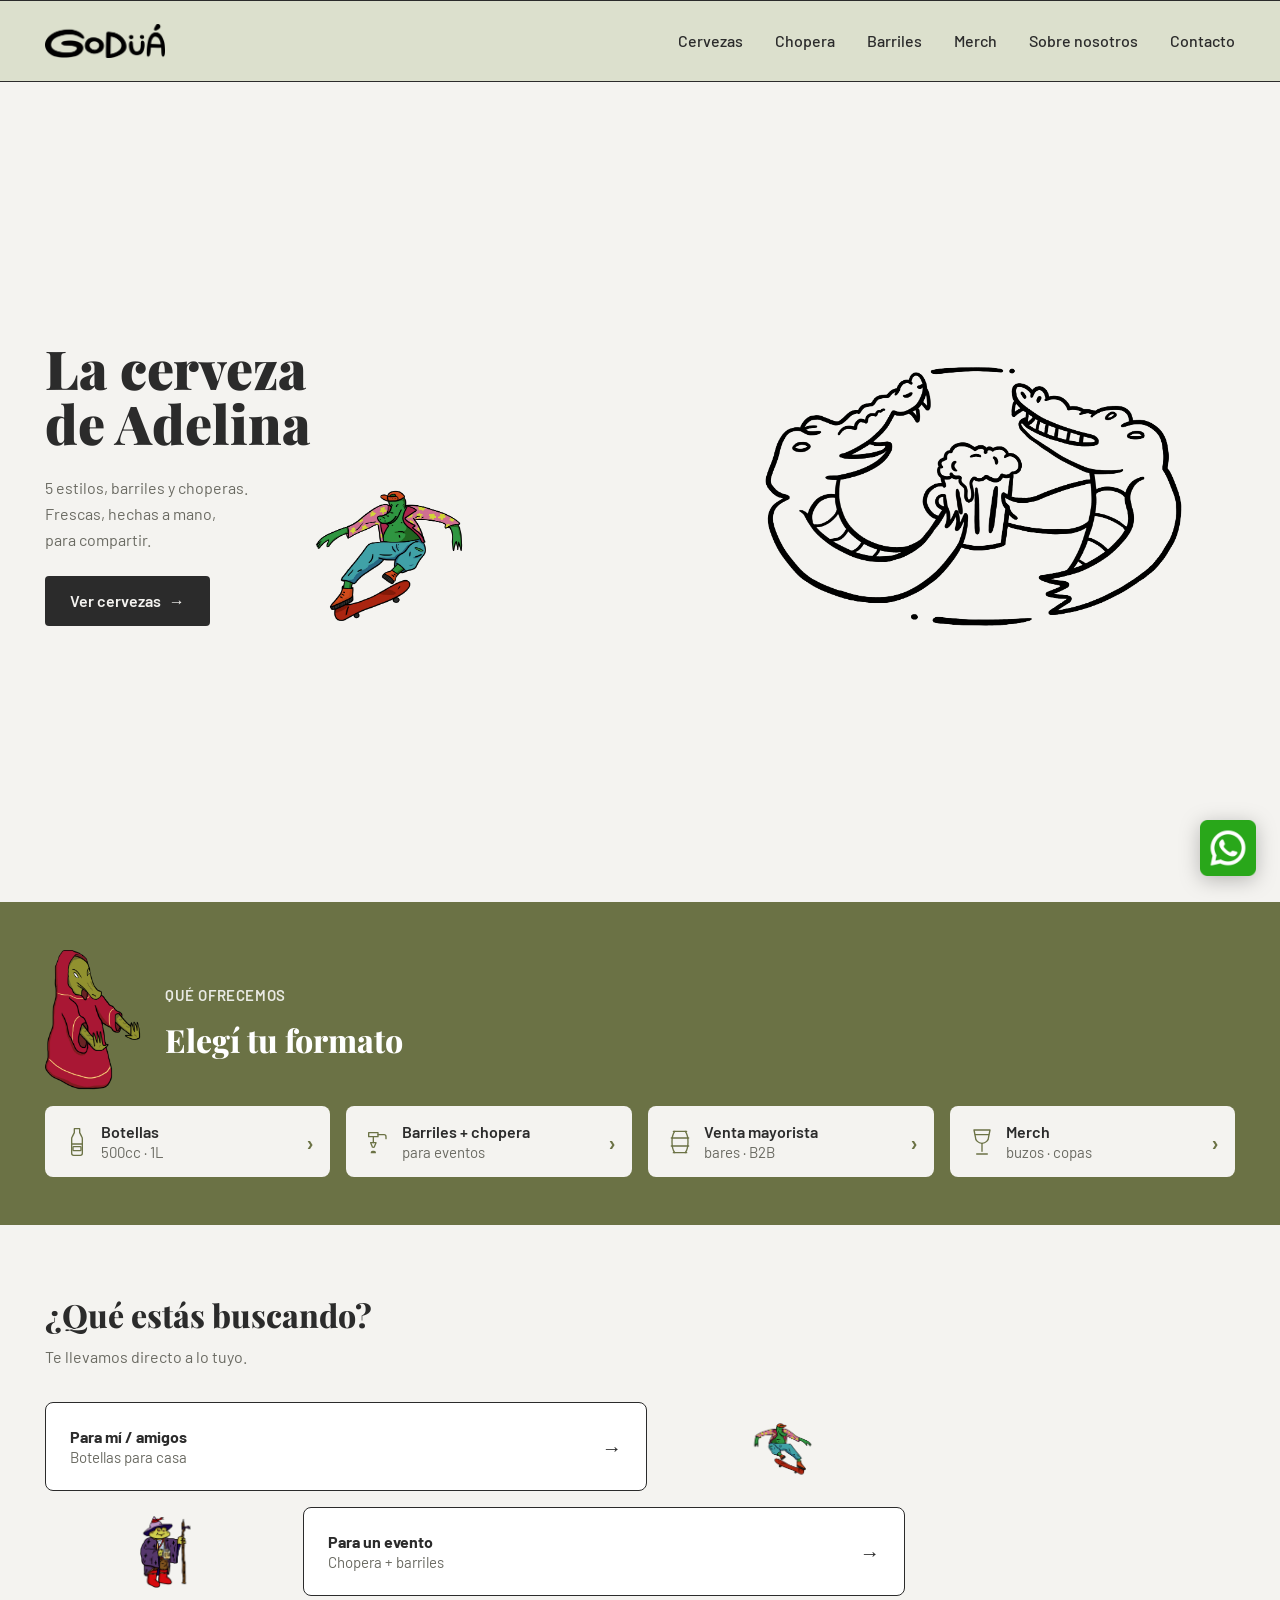
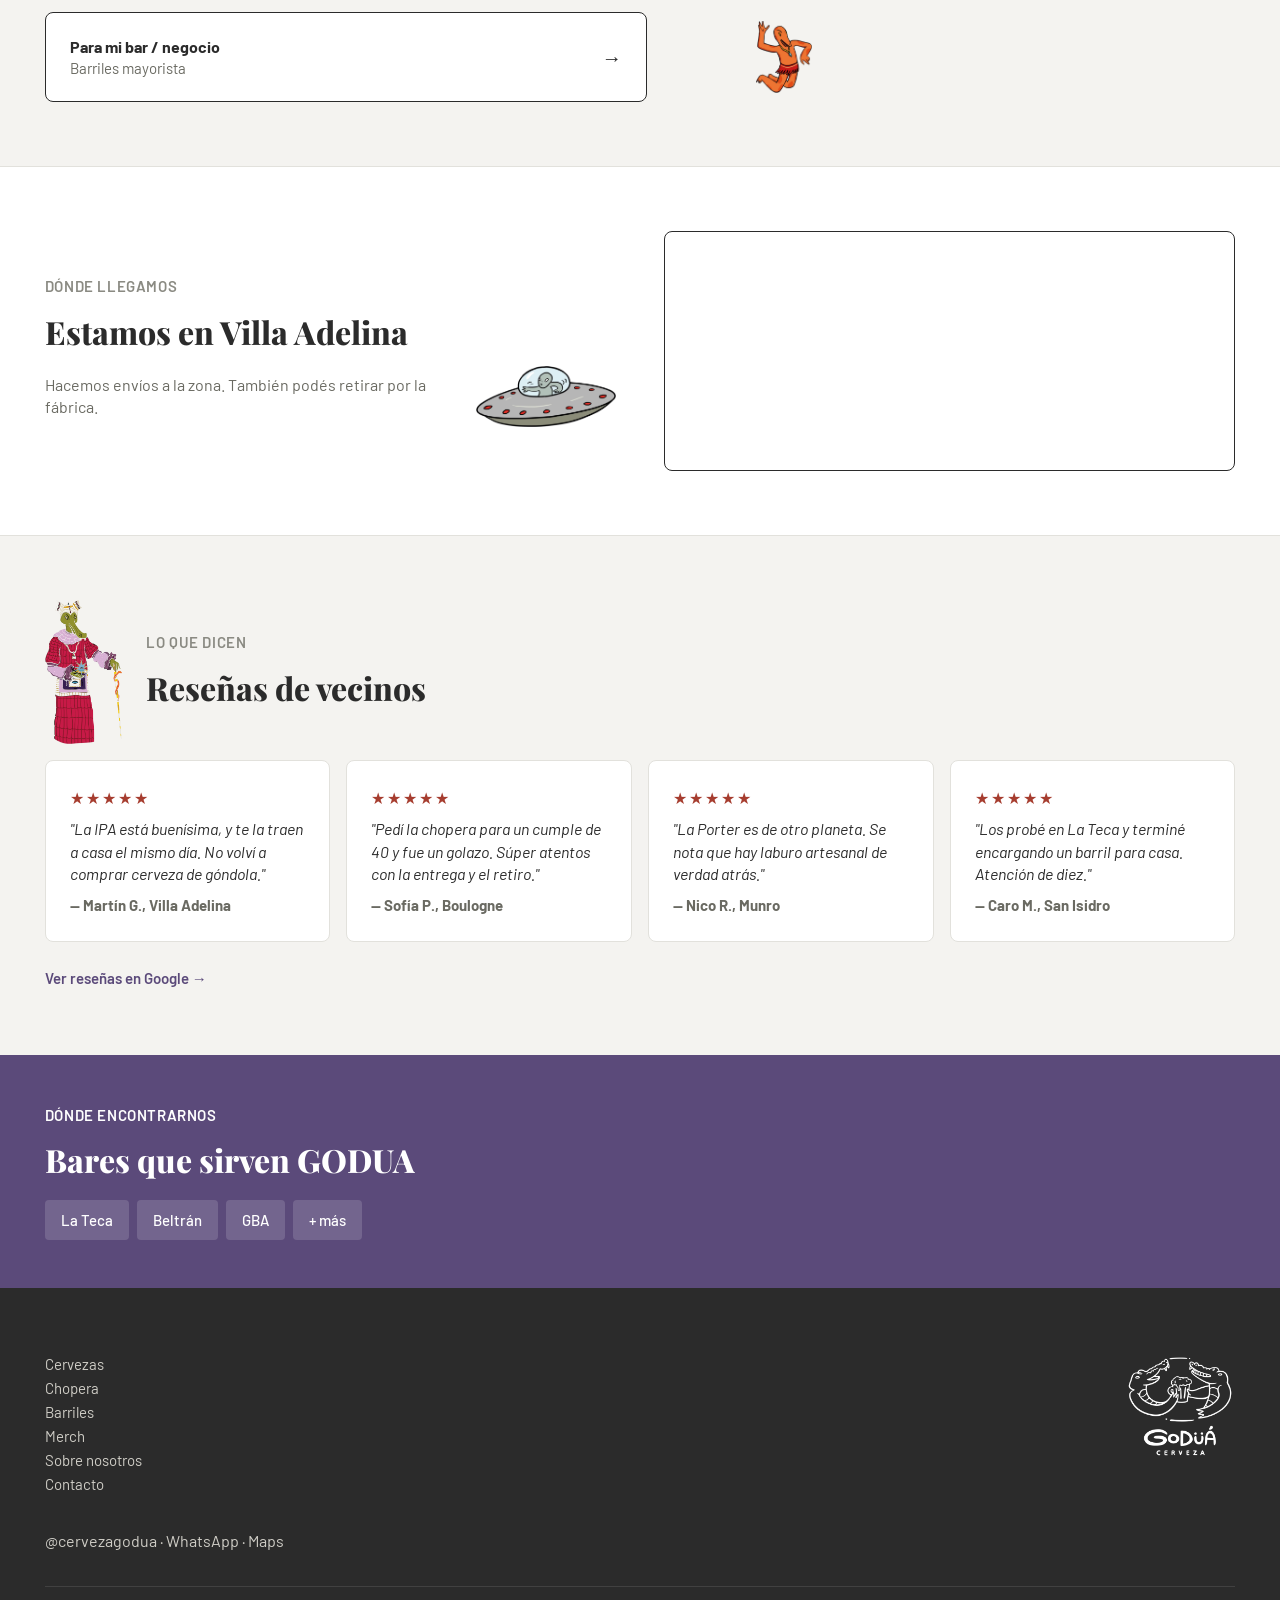
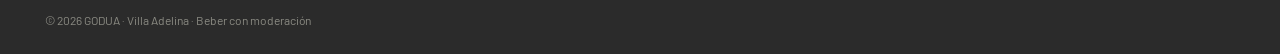
==== index.html @ 5a6f9663 "Prepare site for Netlify deployment" ====
<!DOCTYPE html>
<html lang="es">
<head>
  <meta charset="UTF-8">
  <meta name="viewport" content="width=device-width, initial-scale=1.0">
  <meta name="description" content="GODUA — Cerveza artesanal de Villa Adelina. 5 estilos, barriles y choperas. Frescas, hechas a mano, para compartir.">
  <title>GODUA · Cerveza artesanal de Villa Adelina</title>

  <!-- Favicon (ícono de la pestaña) -->
  <link rel="icon" href="assets/favicon/favicon.ico" sizes="any">
  <link rel="icon" type="image/png" sizes="32x32" href="assets/favicon/favicon-32x32.png">
  <link rel="icon" type="image/png" sizes="16x16" href="assets/favicon/favicon-16x16.png">
  <link rel="apple-touch-icon" href="assets/favicon/apple-touch-icon.png">

  <link rel="preconnect" href="https://fonts.googleapis.com">
  <link rel="preconnect" href="https://fonts.gstatic.com" crossorigin>
  <link href="https://fonts.googleapis.com/css2?family=Playfair+Display:wght@700;800;900&family=Barlow:wght@400;500;600;700&display=swap" rel="stylesheet">

  <link rel="stylesheet" href="css/variables.css">
  <link rel="stylesheet" href="css/reset.css">
  <link rel="stylesheet" href="css/components/navbar.css?v=12">
  <link rel="stylesheet" href="css/components/button.css">
  <link rel="stylesheet" href="css/components/footer.css">
  <link rel="stylesheet" href="css/components/animations.css?v=12">
  <link rel="stylesheet" href="css/pages/inicio.css">
</head>
<body class="home">

  <!-- ============================================
       NAVBAR
       ============================================ -->
  <header>
    <nav class="navbar" aria-label="Navegación principal">
      <div class="navbar__inner">
        <a class="navbar__logo" href="index.html" aria-label="GODUA — Inicio">
          <img src="assets/logos/GODUA-solo-web.png" alt="GODUA" width="1000" height="283" decoding="async">
        </a>

        <input type="checkbox" id="nav-toggle" class="navbar__toggle-input">
        <ul class="navbar__links">
          <li><a class="navbar__link" href="cervezas.html">Cervezas</a></li>
          <li><a class="navbar__link" href="chopera.html">Chopera</a></li>
          <li><a class="navbar__link" href="barriles.html">Barriles</a></li>
          <li><a class="navbar__link" href="merch.html">Merch</a></li>
          <li><a class="navbar__link" href="sobre-nosotros.html">Sobre nosotros</a></li>
          <li><a class="navbar__link" href="contacto.html">Contacto</a></li>
        </ul>

        <div class="navbar__actions">
          <a class="navbar__whatsapp"
             href="https://wa.me/5491168482209?text=Hola%20GODUA%2C%20quiero%20consultar"
             target="_blank" rel="noopener noreferrer"
             aria-label="Escribinos por WhatsApp">
            <img src="assets/iconos/whatsapp.png" alt="WhatsApp" width="512" height="512" decoding="async">
          </a>
          <label for="nav-toggle" class="navbar__toggle" aria-label="Abrir menú">
            <span></span><span></span><span></span>
          </label>
        </div>
      </div>
    </nav>
  </header>

  <main>

    <!-- ============================================
         0+1 · ZONA SUPERIOR
         .home-top no tiene estilos en mobile (apila igual que antes).
         En desktop (>=1024px) arma 2 columnas: logo izq / hero der.
         ============================================ -->
    <div class="home-top">

    <!-- ============================================
         0 · LOGO PRINCIPAL (banner full-width)
         ============================================ -->
    <div class="home-logo-banner anim-fade">
      <img src="assets/logos/logo-solo-imagen.webp" alt="GODUA — reptiles brindando" width="2941" height="2069" decoding="async" fetchpriority="high">
    </div>

    <!-- ============================================
         1 · HERO
         ============================================ -->
    <section class="home-hero" aria-labelledby="hero-title">
      <div class="home-wrap home-hero__inner">
        <!-- Título -->
        <h1 class="home-hero__title anim-up anim-d1" id="hero-title">La cerveza <br class="br-desktop">de Adelina</h1>

        <!-- Dos columnas: izq (subtítulo + botón) · der (ilustración centrada) -->
        <div class="home-hero__bottom">
          <div class="home-hero__col anim-up anim-d2">
            <p class="home-hero__subtitle">5 estilos, barriles y choperas. <br class="br-desktop">Frescas, hechas a mano, <br class="br-desktop">para compartir.</p>
            <a class="btn btn--primary" href="cervezas.html">Ver cervezas <span class="btn__arrow">→</span></a>
          </div>
          <img class="home-hero__illus anim-up-flip anim-d3"
               src="assets/ilustraciones/reptil-hero.webp"
               alt="Reptil en patineta, la mascota de GODUA"
               width="5616" height="5726" decoding="async">
        </div>
      </div>
    </section>

    </div><!-- /.home-top -->


    <!-- ============================================
         2 · DESTACADO — bloque oliva, grilla 2x2
         ============================================ -->
    <section class="home-band home-band--olive" aria-labelledby="oferta-title">
      <div class="home-wrap">
        <!-- Header en 2 columnas: ilustración (izq) + título (der) -->
        <div class="home-band__head" data-reveal>
          <img loading="lazy" decoding="async" class="home-band__illus"
               src="assets/ilustraciones/que-ofrecemos.webp"
               alt="Reptil con túnica, la mascota de GODUA"
               width="1353" height="1968">
          <div class="home-band__heading">
            <p class="home-band__kicker">QUÉ OFRECEMOS</p>
            <h2 id="oferta-title" class="home-band__title">Elegí tu formato</h2>
          </div>
        </div>
        <div class="home-cats" data-reveal-group>
          <a class="home-cat" href="cervezas.html" data-reveal>
            <span class="home-cat__body">
              <svg class="home-cat__icon" viewBox="0 0 48 48" fill="none" stroke="currentColor" stroke-width="2" stroke-linecap="round" stroke-linejoin="round" aria-hidden="true"><path d="M20 4h8v6l3 6a6 6 0 0 1 1 3v22a3 3 0 0 1-3 3H19a3 3 0 0 1-3-3V19a6 6 0 0 1 1-3l3-6V4Z"/><line x1="16" y1="27" x2="32" y2="27"/><rect x="18" y="31" width="12" height="6" rx="1"/></svg>
              <span class="home-cat__text">Botellas <span class="home-cat__sub">500cc · 1L</span></span>
            </span>
            <span class="home-cat__arrow" aria-hidden="true">›</span>
          </a>
          <a class="home-cat" href="chopera.html" data-reveal>
            <span class="home-cat__body">
              <svg class="home-cat__icon" viewBox="0 0 48 48" fill="none" stroke="currentColor" stroke-width="2" stroke-linecap="round" stroke-linejoin="round" aria-hidden="true"><path d="M10 10h14v6H10z"/><path d="M24 13h9a3 3 0 0 1 3 3v3"/><path d="M17 16v9"/><path d="M13 25h8l-2 5a2 2 0 0 1-4 0l-2-5Z"/><path d="M20 40h-6a2 2 0 0 1 2-2h2a2 2 0 0 1 2 2Z"/></svg>
              <span class="home-cat__text">Barriles + chopera <span class="home-cat__sub">para eventos</span></span>
            </span>
            <span class="home-cat__arrow" aria-hidden="true">›</span>
          </a>
          <a class="home-cat" href="barriles.html" data-reveal>
            <span class="home-cat__body">
              <svg class="home-cat__icon" viewBox="0 0 48 48" fill="none" stroke="currentColor" stroke-width="2" stroke-linecap="round" stroke-linejoin="round" aria-hidden="true"><path d="M14 8h20M14 40h20"/><path d="M16 8c-3 4-4 9-4 16s1 12 4 16M32 8c3 4 4 9 4 16s-1 12-4 16"/><path d="M11 18h26M11 30h26"/></svg>
              <span class="home-cat__text">Venta mayorista <span class="home-cat__sub">bares · B2B</span></span>
            </span>
            <span class="home-cat__arrow" aria-hidden="true">›</span>
          </a>
          <a class="home-cat" href="merch.html" data-reveal>
            <span class="home-cat__body">
              <svg class="home-cat__icon" viewBox="0 0 48 48" fill="none" stroke="currentColor" stroke-width="2" stroke-linecap="round" stroke-linejoin="round" aria-hidden="true"><path d="M12 6h24l-2 10a10 10 0 0 1-20 0L12 6Z"/><line x1="14" y1="13" x2="34" y2="13"/><line x1="24" y1="26" x2="24" y2="38"/><line x1="16" y1="42" x2="32" y2="42"/></svg>
              <span class="home-cat__text">Merch <span class="home-cat__sub">buzos · copas</span></span>
            </span>
            <span class="home-cat__arrow" aria-hidden="true">›</span>
          </a>
        </div>
      </div>
    </section>


    <!-- ============================================
         3 · PARA QUIÉNES — "¿Qué estás buscando?"
         3 cards en lenguaje de usuario (los 3 perfiles).
         ============================================ -->
    <section class="home-seek" aria-labelledby="seek-title">
      <div class="home-wrap">
        <h2 id="seek-title" class="home-seek__title" data-reveal>¿Qué estás buscando?</h2>
        <p class="home-seek__lead" data-reveal>Te llevamos directo a lo tuyo.</p>

        <div class="home-seek__list">
          <div class="home-seek__row">
            <a class="home-seek__card" href="cervezas.html" data-reveal="left">
              <span class="home-seek__text">
                <span class="home-seek__name">Para mí / amigos</span>
                <span class="home-seek__sub">Botellas para casa</span>
              </span>
              <span class="home-seek__arrow" aria-hidden="true">→</span>
            </a>
            <img loading="lazy" decoding="async" class="home-seek__illus" src="assets/ilustraciones/reptil-hero.webp" alt="" aria-hidden="true" data-reveal="right" width="5616" height="5726">
          </div>
          <div class="home-seek__row home-seek__row--reverse">
            <a class="home-seek__card" href="chopera.html" data-reveal="right">
              <span class="home-seek__text">
                <span class="home-seek__name">Para un evento</span>
                <span class="home-seek__sub">Chopera + barriles</span>
              </span>
              <span class="home-seek__arrow" aria-hidden="true">→</span>
            </a>
            <img loading="lazy" decoding="async" class="home-seek__illus" src="assets/ilustraciones/buscando-2.webp" alt="" aria-hidden="true" data-reveal="left" width="859" height="1209">
          </div>
          <div class="home-seek__row">
            <a class="home-seek__card" href="barriles.html" data-reveal="left">
              <span class="home-seek__text">
                <span class="home-seek__name">Para mi bar / negocio</span>
                <span class="home-seek__sub">Barriles mayorista</span>
              </span>
              <span class="home-seek__arrow" aria-hidden="true">→</span>
            </a>
            <img loading="lazy" decoding="async" class="home-seek__illus" src="assets/ilustraciones/buscando-3.webp" alt="" aria-hidden="true" data-reveal="right" width="1202" height="1557">
          </div>
        </div>
      </div>
    </section>


    <!-- ============================================
         4 · ÁREA DE COBERTURA — Villa Adelina + mapa
         ============================================ -->
    <section class="home-coverage" aria-labelledby="coverage-title">
      <div class="home-wrap home-coverage__inner">
        <div class="home-coverage__text" data-reveal>
          <p class="home-coverage__kicker">DÓNDE LLEGAMOS</p>
          <h2 id="coverage-title" class="home-coverage__title">Estamos en Villa Adelina</h2>
          <div class="home-coverage__leadrow">
            <p class="home-coverage__lead">Hacemos envíos a la zona. También podés retirar por la fábrica.</p>
            <img loading="lazy" decoding="async" class="home-coverage__illus" src="assets/ilustraciones/home-coverage.webp" alt="" aria-hidden="true" width="3947" height="1717">
          </div>
        </div>
        <!-- Mapa embebido (Google Maps) -->
        <div class="home-coverage__map" data-reveal>
          <iframe src="https://www.google.com/maps/embed?pb=!1m18!1m12!1m3!1d13150.7!2d-58.54383877247635!3d-34.510969186158526!2m3!1f0!2f0!3f0!3m2!1i1024!2i768!4f13.1!3m3!1m2!1s0x95bcb1006eed135f%3A0x55929b17dc928e49!2sCerveza%20artesanal%20God%C5%AB%C3%81!5e0!3m2!1ses!2sar!4v1783293811460!5m2!1ses!2sar" title="Ubicación de GODUA en Villa Adelina — Google Maps" style="border:0;" allowfullscreen loading="lazy" referrerpolicy="strict-origin-when-cross-origin"></iframe>
        </div>
      </div>
    </section>


    <!-- ============================================
         5 · TESTIMONIALS — carrusel de reseñas
         ⚠ Reseñas provisorias (inventadas): reemplazar por
         reseñas reales de Google cuando el perfil las tenga.
         ============================================ -->
    <section class="home-reviews" aria-labelledby="reviews-title">
      <div class="home-wrap">
        <div class="home-reviews__head" data-reveal>
          <img loading="lazy" decoding="async" class="home-reviews__illus" src="assets/ilustraciones/resenas.webp" alt="" aria-hidden="true" width="2171" height="4033">
          <div class="home-reviews__heading">
            <p class="home-reviews__kicker">LO QUE DICEN</p>
            <h2 id="reviews-title" class="home-reviews__title">Reseñas de vecinos</h2>
          </div>
        </div>

        <div class="home-reviews__track" data-reveal-group tabindex="0" aria-label="Reseñas (deslizá para ver más)">
          <article class="home-review" data-reveal="pop">
            <div class="home-review__stars" aria-label="5 de 5 estrellas">★★★★★</div>
            <p class="home-review__text">"La IPA está buenísima, y te la traen a casa el mismo día. No volví a comprar cerveza de góndola."</p>
            <p class="home-review__author">— Martín G., Villa Adelina</p>
          </article>
          <article class="home-review" data-reveal="pop">
            <div class="home-review__stars" aria-label="5 de 5 estrellas">★★★★★</div>
            <p class="home-review__text">"Pedí la chopera para un cumple de 40 y fue un golazo. Súper atentos con la entrega y el retiro."</p>
            <p class="home-review__author">— Sofía P., Boulogne</p>
          </article>
          <article class="home-review" data-reveal="pop">
            <div class="home-review__stars" aria-label="5 de 5 estrellas">★★★★★</div>
            <p class="home-review__text">"La Porter es de otro planeta. Se nota que hay laburo artesanal de verdad atrás."</p>
            <p class="home-review__author">— Nico R., Munro</p>
          </article>
          <article class="home-review" data-reveal="pop">
            <div class="home-review__stars" aria-label="5 de 5 estrellas">★★★★★</div>
            <p class="home-review__text">"Los probé en La Teca y terminé encargando un barril para casa. Atención de diez."</p>
            <p class="home-review__author">— Caro M., San Isidro</p>
          </article>
        </div>
        <p class="home-reviews__note">↔ Deslizá para ver más</p>
        <a class="home-reviews__google" href="https://www.google.com/maps/search/?api=1&query=Cerveza%20artesanal%20God%C5%AB%C3%81%20Villa%20Adelina" target="_blank" rel="noopener noreferrer" data-reveal>Ver reseñas en Google →</a>
      </div>
    </section>


    <!-- ============================================
         6 · DÓNDE ENCONTRARNOS — bloque berenjena, bares
         ============================================ -->
    <section class="home-band home-band--eggplant" aria-labelledby="bares-title">
      <div class="home-wrap">
        <p class="home-band__kicker" data-reveal>DÓNDE ENCONTRARNOS</p>
        <h2 id="bares-title" class="home-band__title" data-reveal>Bares que sirven GODUA</h2>
        <div class="home-bars" data-reveal-group>
          <span class="home-bar" data-reveal="pop">La Teca</span>
          <span class="home-bar" data-reveal="pop">Beltrán</span>
          <span class="home-bar" data-reveal="pop">GBA</span>
          <span class="home-bar" data-reveal="pop">+ más</span>
        </div>
      </div>
    </section>

    <!-- (Las próximas secciones se agregan acá, una por una) -->

  </main>

  <!-- ============================================
       FOOTER
       ============================================ -->
  <footer class="footer">
    <div class="footer__inner">
      <div class="footer__top">
        <nav class="footer__nav" aria-label="Navegación del pie">
          <a class="footer__link" href="cervezas.html">Cervezas</a>
          <a class="footer__link" href="chopera.html">Chopera</a>
          <a class="footer__link" href="barriles.html">Barriles</a>
          <a class="footer__link" href="merch.html">Merch</a>
          <a class="footer__link" href="sobre-nosotros.html">Sobre nosotros</a>
          <a class="footer__link" href="contacto.html">Contacto</a>
        </nav>
        <a class="footer__logo" href="index.html" aria-label="GODUA — Inicio">
          <img src="assets/logos/godua-completo-blanco.webp" alt="GODUA Cerveza" width="800" height="800" loading="lazy" decoding="async">
        </a>
      </div>

      <div class="footer__social">
        <a href="https://instagram.com/cervezagodua" target="_blank" rel="noopener noreferrer">@cervezagodua</a>
        <span class="footer__dot" aria-hidden="true">·</span>
        <a href="https://wa.me/5491168482209" target="_blank" rel="noopener noreferrer">WhatsApp</a>
        <span class="footer__dot" aria-hidden="true">·</span>
        <a href="https://www.google.com/maps/search/?api=1&query=Cerveza%20artesanal%20God%C5%AB%C3%81%20Villa%20Adelina" target="_blank" rel="noopener noreferrer">Maps</a>
      </div>

      <p class="footer__legal">© 2026 GODUA · Villa Adelina · Beber con moderación</p>
    </div>
  </footer>

  <script src="js/js-utils.js?v=12" defer></script>

  <!-- Carrusel de reseñas: activa el fade lateral SOLO mientras hay scroll -->
  <script>
    document.addEventListener('DOMContentLoaded', function () {
      var track = document.querySelector('.home-reviews__track');
      if (!track) return;

      var timeout;
      track.addEventListener('scroll', function () {
        // Al scrollear, mostramos el fade
        track.classList.add('is-scrolling');
        // Y lo quitamos cuando el scroll se detiene (debounce)
        clearTimeout(timeout);
        timeout = setTimeout(function () {
          track.classList.remove('is-scrolling');
        }, 150);
      }, { passive: true });
    });
  </script>

  <!-- WhatsApp flotante (solo desktop; en mobile sigue dentro del navbar) -->
  <a class="whatsapp-fab"
     href="https://wa.me/5491168482209?text=Hola%20GODUA%2C%20quiero%20consultar"
     target="_blank" rel="noopener noreferrer"
     aria-label="Escribinos por WhatsApp">
    <img src="assets/iconos/whatsapp.png" alt="WhatsApp" width="512" height="512" decoding="async">
  </a>

</body>
</html>
---- css/variables.css ----
/* ============================================
   GODUA — Variables globales (design tokens)
   Paleta nueva: cálida de barrio, con actitud
   ============================================ */

:root {
  /* --- Colores: paleta nueva --- */
  --color-bg: #f4f3f0;             /* Off-white cálido */
  --color-text: #2b2b2b;           /* Títulos y cuerpo */
  --color-text-soft: #6a6a62;      /* Secundario */
  --color-text-muted: #8a8a82;     /* Kickers, captions */
  --color-olive: #6b7245;          /* Marca (reptil, detalles) */
  --color-eggplant: #5b4a7a;       /* Acento berenjena */
  --color-terracotta: #a63d2f;     /* Acento terracota */
  --color-whatsapp: #28a71b;       /* Verde del icono de WhatsApp (assets/iconos/whatsapp.png) */
  --color-surface: #ffffff;        /* Tarjetas */
  --color-border: #e2e1dc;         /* Bordes sutiles */
  --color-header: #dce0cd;     /* Fondo del navbar (salvia claro, se distingue del hero) */

  /* --- Colores: estados --- */
  --color-error: #d32f2f;
  --color-success: #388e3c;
  --color-info: #1976d2;

  /* --- Tipografía --- */
  --font-display: 'Playfair Display', Georgia, serif;
  --font-body: 'Barlow', -apple-system, BlinkMacSystemFont, 'Segoe UI', 'Helvetica Neue', Roboto, sans-serif;
  --font-mono: 'Monaco', 'Courier New', monospace;

  /* Escala tipográfica (mobile-first) */
  --fs-h1: 38px;
  --fs-h2: 28px;
  --fs-h3: 24px;
  --fs-body: 16px;
  --fs-small: 15px;
  --fs-caption: 12px;

  /* --- Spacing (base 8px) --- */
  --spacing-xs: 4px;
  --spacing-sm: 8px;
  --spacing-md: 16px;
  --spacing-lg: 24px;
  --spacing-xl: 32px;
  --spacing-xxl: 48px;
  --spacing-xxxl: 64px;

  /* --- Border radius --- */
  --radius-sm: 4px;
  --radius-md: 8px;
  --radius-lg: 16px;

  /* --- Sombras --- */
  --shadow-sm: 0 1px 3px rgba(0,0,0,0.12), 0 1px 2px rgba(0,0,0,0.08);
  --shadow-md: 0 3px 6px rgba(0,0,0,0.15), 0 2px 4px rgba(0,0,0,0.12);
  --shadow-lg: 0 10px 40px rgba(0,0,0,0.25), 0 0 0 1px rgba(0,0,0,0.1);

  /* --- Layout --- */
  /* Margen lateral estándar del sitio en mobile (padding lateral del header).
     Reutilizable en cualquier página y en cualquier chat del proyecto. */
  --margen-A-mobile: 20px;

  --container-max: 1100px;
  --navbar-height: 80px;
  --navbar-height-mobile: 60px;
}

/* Desktop breakpoint (1024px+) */
@media (min-width: 1024px) {
  :root {
    --fs-h1: 44px;
    --fs-h2: 32px;
    --fs-h3: 28px;

    /* Contenedor al 100% del viewport: el aire lateral NO lo da
       el contenedor sino el padding estandar de cada wrap
       (--margen-A-desktop), que crece suavemente con la pantalla. */
    --container-max: 100%;
    --margen-A-desktop: clamp(24px, 3.5vw, 64px);
  }
}
---- css/components/navbar.css ----
/* ============================================
   Componente: NAVBAR
   - Sticky arriba (queda fijo al hacer scroll).
   - Logo GODUA (izq) + links (centro) + WhatsApp (der).
   - Botón WhatsApp SIEMPRE visible, también en mobile.
   - Menú mobile con hamburguesa, sin JS (checkbox oculto).
   Mobile-first · breakpoint 1024px.
   ============================================ */

/* El sticky va en el <header> (contenedor), NO en .navbar:
   sticky solo adhiere dentro de los límites del padre, y como el
   header mide lo mismo que el navbar, ahí no tenía dónde pegarse. */
header {
  position: sticky;
  top: 0;
  z-index: 100;
}

.navbar {
  position: relative;   /* referencia para el dropdown absoluto */
  background-color: var(--color-header);
  border-top: 1px solid var(--color-text);
  border-bottom: 1px solid var(--color-text);
  /* Smart header: se esconde al scrollear hacia abajo y
     reaparece al scrollear hacia arriba (clase puesta por JS) */
  transition: transform 0.3s ease;
}
.navbar--hidden {
  transform: translateY(-100%);
}

/* Fila interna: centrada y con ancho máximo del sitio */
.navbar__inner {
  max-width: var(--container-max);
  margin: 0 auto;
  padding: 0 var(--margen-A-mobile);
  height: var(--navbar-height-mobile);
  display: flex;
  align-items: center;
  justify-content: space-between;
  gap: var(--spacing-md);
}

/* ---------- Logo (imagen) ---------- */
.navbar__logo {
  display: inline-flex;
  align-items: center;
  flex-shrink: 0;
}
.navbar__logo img {
  height: 28px;   /* controla el tamaño; el ancho se ajusta solo */
  width: auto;
  display: block;
}

/* Desktop: logo un poco más grande, acorde a la barra más alta */
@media (min-width: 1024px) {
  .navbar__logo img {
    height: 34px;
  }
}

/* ---------- Zona derecha (WhatsApp + hamburguesa) ---------- */
.navbar__actions {
  display: flex;
  align-items: center;
  gap: var(--margen-A-mobile);
}

/* Enlace WhatsApp: es el icono completo (el PNG ya trae su fondo verde).
   Siempre visible, también en mobile. */
.navbar__whatsapp {
  display: inline-flex;
  flex-shrink: 0;
  transition: opacity 0.2s ease;
}
.navbar__whatsapp:hover {
  opacity: 0.85;
}
.navbar__whatsapp img {
  width: 36px;
  height: 36px;
  display: block;
}

/* ---------- Hamburguesa (solo mobile) ---------- */
/* El checkbox está oculto; el <label> es el botón visible.
   Al marcarlo, se despliega el menú (truco CSS-only). */
.navbar__toggle-input {
  display: none;
}
.navbar__toggle {
  display: inline-flex;
  flex-direction: column;
  justify-content: center;
  gap: 5px;
  height: 44px;         /* área táctil mínima accesible (vertical) */
  padding: 10px 0;      /* sin padding lateral: se alinea al borde */
}
.navbar__toggle span {
  display: block;
  width: 24px;
  height: 2px;
  background-color: var(--color-text);
  transition: transform 0.3s ease, opacity 0.3s ease;
}

/* ---------- Links ---------- */
/* En mobile: menú desplegable (oculto hasta abrir la hamburguesa) */
.navbar__links {
  /* Siempre renderizado (display:none no se puede animar):
     se oculta con opacity + visibility + un corrimiento hacia arriba. */
  display: flex;
  position: absolute;
  /* Panel flotante: despegado del header y de los bordes laterales */
  top: calc(var(--navbar-height-mobile) + var(--spacing-sm));
  left: var(--spacing-sm);
  right: var(--spacing-sm);
  flex-direction: column;
  background-color: var(--color-header);
  padding: var(--spacing-sm) 0;
  border: 1px solid var(--color-text);
  border-radius: var(--radius-md);
  /* drop-shadow y no box-shadow: la sombra sigue a la forma recortada
     por clip-path (box-shadow quedaría cortada por el recorte) */
  filter: drop-shadow(0 3px 6px rgba(0, 0, 0, 0.15));

  /* Efecto persiana con clip-path: se recorta el 100% inferior y la
     animación destapa hasta el alto REAL del menú (sin tope estimado).
     Mucho más fluido que animar max-height: el recorte no recalcula
     layout en cada frame y el navegador puede acelerarlo por GPU. */
  clip-path: inset(0 0 100% 0 round var(--radius-md));
  visibility: hidden;              /* no clickeable ni legible por lectores */
  /* visibility se esconde AL FINAL (delay = duración) para que se vea la salida */
  transition: clip-path 0.25s ease-in, visibility 0s linear 0.25s;
}
/* Cuando el checkbox está marcado, baja la persiana */
.navbar__toggle-input:checked ~ .navbar__links {
  clip-path: inset(0 0 0 0 round var(--radius-md));
  visibility: visible;
  /* ease-out marcado: arranca rápido y se asienta suave */
  transition: clip-path 0.35s cubic-bezier(0.22, 1, 0.36, 1), visibility 0s;
}

/* Hamburguesa → X cuando el menú está abierto
   (las barras ya tenían transition declarada) */
.navbar__toggle-input:checked ~ .navbar__actions .navbar__toggle span:nth-child(1) {
  transform: translateY(7px) rotate(45deg);
}
.navbar__toggle-input:checked ~ .navbar__actions .navbar__toggle span:nth-child(2) {
  opacity: 0;
}
.navbar__toggle-input:checked ~ .navbar__actions .navbar__toggle span:nth-child(3) {
  transform: translateY(-7px) rotate(-45deg);
}

.navbar__link {
  display: block;                 /* ocupa su bloque: el padding no se solapa con los vecinos */
  padding: var(--spacing-sm) var(--spacing-md);   /* menos espacio vertical */
  font-weight: 500;
  color: var(--color-text);
  border-bottom: 1px solid var(--color-border);
}
.navbar__link:last-child {
  border-bottom: none;
}
/* En mobile no hay hover real; solo marcamos la página activa */
.navbar__link[aria-current="page"] {
  color: var(--color-olive);
}

/* ============================================
   Desktop (>= 1024px)
   - Barra más alta, links en fila al centro,
     hamburguesa oculta, menú siempre visible.
   ============================================ */
@media (min-width: 1024px) {
  .navbar__inner {
    height: var(--navbar-height);
    padding: 0 var(--margen-A-desktop);
  }

  .navbar__toggle {
    display: none;
  }

  /* La zona derecha (WhatsApp + hamburguesa) desaparece en desktop:
     el WhatsApp pasa a ser un boton flotante (.whatsapp-fab, abajo) */
  .navbar__actions {
    display: none;
  }

  .navbar__links {
    display: flex;
    position: static;
    padding: 0;
    flex: 1;
    flex-direction: row;
    align-items: center;
    justify-content: flex-end;   /* links lo mas a la derecha posible */
    gap: var(--spacing-xl);
    background: none;
    border: none;
    box-shadow: none;
    /* En desktop el menú está siempre visible: sin animación */
    clip-path: none;
    filter: none;
    visibility: visible;
    transition: none;
  }

  .navbar__link {
    padding: var(--spacing-xs) 0;
    border: none;
    border-bottom: 2px solid transparent; /* subrayado en hover/activo */
  }
  .navbar__link:hover,
  .navbar__link[aria-current="page"] {
    color: var(--color-olive);
    background: none;
    border-bottom-color: var(--color-olive);
  }
}


/* Sin movimiento si el usuario lo pidió (el menú sigue funcionando) */
@media (prefers-reduced-motion: reduce) {
  .navbar,
  .navbar__links,
  .navbar__toggle span {
    transition: none;
  }
}


/* ============================================
   WHATSAPP FLOTANTE (solo desktop)
   Fijo abajo a la derecha del viewport, siempre visible.
   En mobile: display none (el boton sigue en el navbar).
   ============================================ */
.whatsapp-fab {
  display: none;
}
@media (min-width: 1024px) {
  .whatsapp-fab {
    display: inline-flex;
    position: fixed;
    right: var(--spacing-lg);
    bottom: var(--spacing-lg);
    z-index: 90; /* debajo del navbar (100), arriba del contenido */
    transition: transform 0.2s ease;
  }
  .whatsapp-fab:hover {
    transform: scale(1.08);
  }
  .whatsapp-fab img {
    width: 56px;
    height: 56px;
    display: block;
    filter: drop-shadow(0 4px 10px rgba(0, 0, 0, 0.25));
  }
}
---- css/components/button.css ----
/* ============================================
   Componente: BOTÓN (.btn)
   Variantes:
     .btn--primary    fondo oscuro, texto claro (CTA principal)
     .btn--ghost      transparente con borde (secundario)
     .btn--on-color   para usar DENTRO de bloques oliva/berenjena
                      (se invierte: fondo claro, texto del bloque)
   Tamaños: (base) · .btn--sm · .btn--lg
   Sirve tanto para <a> como para <button>.
   ============================================ */

.btn {
  display: inline-flex;
  align-items: center;
  justify-content: center;
  gap: var(--spacing-sm);
  padding: var(--spacing-md) var(--spacing-lg);
  font-family: var(--font-body);
  font-size: var(--fs-body);
  font-weight: 600;
  line-height: 1;
  border: 1.5px solid transparent;  /* mismo alto en todas las variantes */
  border-radius: var(--radius-sm);
  cursor: pointer;
  transition: background-color 0.2s ease, color 0.2s ease,
              border-color 0.2s ease, transform 0.15s ease;
}

/* Al presionar, un hundido sutil (feedback táctil) */
.btn:active {
  transform: translateY(1px);
}

/* ---------- Primario: fondo oscuro ---------- */
.btn--primary {
  background-color: var(--color-text);
  color: var(--color-bg);
}
.btn--primary:hover {
  background-color: #444440;   /* oscuro un poco más claro */
}

/* ---------- Ghost / secundario: borde ---------- */
.btn--ghost {
  background-color: transparent;
  color: var(--color-text);
  border-color: var(--color-text);
}
.btn--ghost:hover {
  background-color: var(--color-text);
  color: var(--color-bg);
}

/* ---------- Sobre bloque de color (oliva/berenjena) ---------- */
/* Se invierte: fondo claro, texto oscuro. Legible sobre color sólido. */
.btn--on-color {
  background-color: var(--color-bg);
  color: var(--color-text);
}
.btn--on-color:hover {
  background-color: #ffffff;
}

/* ---------- La flecha del CTA ---------- */
/* Se desplaza levemente al pasar el mouse (microinteracción). */
.btn__arrow {
  transition: transform 0.2s ease;
}
.btn:hover .btn__arrow {
  transform: translateX(3px);
}

/* ---------- Tamaños ---------- */
.btn--sm {
  padding: var(--spacing-sm) var(--spacing-md);
  font-size: var(--fs-small);
}
.btn--lg {
  padding: var(--spacing-lg) var(--spacing-xl);
  font-size: var(--fs-body);
}

/* ---------- Ancho completo (útil en mobile) ---------- */
.btn--block {
  width: 100%;
}

/* ---------- WhatsApp: verde de marca + icono ---------- */
.btn--whatsapp {
  background-color: var(--color-whatsapp);
  color: #ffffff;
}
.btn--whatsapp:hover {
  filter: brightness(1.06);
}
.btn__wa-icon {
  width: 20px;
  height: 20px;
  border-radius: 3px;
}
---- css/components/footer.css ----
/* ============================================
   Componente: FOOTER
   - Fondo oscuro (--color-text = #2b2b2b).
   - Texto claro: ES la excepción a la regla de
     contraste (claro solo sobre bloque de color sólido).
   Mobile-first · breakpoint 1024px.

   Estructura:
     .footer__inner  (columna)
       .footer__top       → brand (logo + tagline) · nav · contacto
       .footer__wordmark  → "GODUA" gigante, decorativo
       .footer__legal     → línea legal
   ============================================ */

.footer {
  background-color: var(--color-text);
  color: #cfcdc6;
  padding: var(--spacing-xxl) var(--margen-A-mobile) var(--spacing-lg);
  overflow: hidden; /* el wordmark gigante no debe generar scroll lateral */
}

.footer__inner {
  max-width: var(--container-max);
  margin: 0 auto;
  display: flex;
  flex-direction: column;
  gap: var(--spacing-xl);
}

/* ---------- Bloque superior: brand · nav · contacto ---------- */
/* Mobile: apilados en columna. Desktop: tres columnas. */
.footer__top {
  display: flex;
  flex-direction: column;
  gap: var(--spacing-xl);
}

/* ---------- Brand: logo + tagline ---------- */
.footer__brand {
  display: flex;
  flex-direction: column;
  gap: var(--spacing-md);
}
.footer__logo {
  display: inline-flex;
  width: fit-content;
}
.footer__logo img {
  height: 120px;
  width: auto;
}
.footer__tagline {
  font-size: var(--fs-small);
  color: #8a8a82;
  max-width: 260px;
}

/* ---------- Títulos de columna ---------- */
.footer__heading {
  font-size: var(--fs-caption);
  text-transform: uppercase;
  letter-spacing: 0.12em;
  color: #8a8a82;
  margin-bottom: var(--spacing-sm);
}

/* ---------- Navegación ---------- */
.footer__nav {
  display: flex;
  flex-direction: column;
}
.footer__links {
  display: flex;
  flex-direction: column;
  gap: var(--spacing-sm);
}
.footer__link {
  color: #cfcdc6;
  font-size: var(--fs-small);
  transition: color 0.2s ease;
  width: fit-content;
}
.footer__link:hover {
  color: #ffffff;
}

/* ---------- Contacto / redes ---------- */
.footer__contact {
  display: flex;
  flex-direction: column;
}
.footer__contact-links {
  display: flex;
  flex-direction: column;
  gap: var(--spacing-sm);
}
.footer__contact-links a {
  color: #cfcdc6;
  font-size: var(--fs-small);
  transition: color 0.2s ease;
  width: fit-content;
}
.footer__contact-links a:hover {
  color: #ffffff;
}

/* ---------- Wordmark gigante (decorativo) ---------- */
/* Texto enorme y muy tenue que cierra la página con marca. */
.footer__wordmark {
  font-family: var(--font-display);
  font-weight: 900;
  font-size: clamp(64px, 16vw, 240px);
  line-height: 0.85;
  letter-spacing: 0.01em;
  text-align: center;
  color: rgba(255, 255, 255, 0.07);
  user-select: none;
  pointer-events: none;
  white-space: nowrap;
  margin-top: var(--spacing-md);
}

/* ---------- Línea legal ---------- */
.footer__legal {
  font-size: var(--fs-caption);
  color: #8a8a82;
  border-top: 1px solid rgba(255, 255, 255, 0.1);
  padding-top: var(--spacing-lg);
}

/* ============================================
   Desktop (>= 1024px)
   Tres columnas: brand (izq) · nav (centro) · contacto (der)
   + wordmark gigante + legal.
   ============================================ */
@media (min-width: 1024px) {
  .footer {
    padding: var(--spacing-xxxl) var(--margen-A-desktop) var(--spacing-lg);
  }

  .footer__top {
    flex-direction: row;
    justify-content: space-between;
    align-items: flex-start;
    gap: var(--spacing-xxxl);
  }

  .footer__logo img { height: 110px; }

  /* Nav en dos columnas para que no quede una tira larga */
  .footer__links {
    display: grid;
    grid-template-columns: repeat(2, max-content);
    column-gap: var(--spacing-xxl);
    row-gap: var(--spacing-sm);
  }

  .footer__legal {
    display: flex;
    justify-content: space-between;
    flex-wrap: wrap;
    gap: var(--spacing-sm);
  }
}
---- css/components/animations.css ----
/* ============================================
   GODUA — Animaciones (entrada + scroll reveal)

   Uso:
   1 · ENTRADA AL CARGAR (hero): clases en el HTML
       .anim-fade         → fade simple
       .anim-up           → fade + sube 16px
       .anim-up-flip      → igual, para elementos espejados con scaleX(-1)
       .anim-d1 / d2 / d3 → delays de la cascada (0.15s / 0.3s / 0.45s)

   2 · SCROLL REVEAL: atributos en el HTML + initScrollReveal() (js-utils.js)
       data-reveal          → fade + sube al entrar al viewport
       data-reveal="left"   → entra desde la izquierda
       data-reveal="right"  → entra desde la derecha
       data-reveal="pop"    → fade + escala sutil (cards, chips)
       data-reveal-group    → en el CONTENEDOR: los hijos animan en cascada

   Si JS falla, no se oculta nada (la clase .js-anim la pone el JS).
   Respeta prefers-reduced-motion.
   ============================================ */

/* --- 1 · Entrada al cargar --- */
@keyframes anim-fade {
  from { opacity: 0; }
  to   { opacity: 1; }
}
@keyframes anim-up {
  from { opacity: 0; transform: translateY(16px); }
  to   { opacity: 1; transform: none; }
}
/* Variante para elementos espejados: mantiene el scaleX(-1) al terminar */
@keyframes anim-up-flip {
  from { opacity: 0; transform: translateY(16px) scaleX(-1); }
  to   { opacity: 1; transform: scaleX(-1); }
}

.anim-fade    { animation: anim-fade 0.6s ease-out both; }
.anim-up      { animation: anim-up 0.5s ease-out both; }
.anim-up-flip { animation: anim-up-flip 0.5s ease-out both; }

/* Delays de la cascada */
.anim-d1 { animation-delay: 0.15s; }
.anim-d2 { animation-delay: 0.3s; }
.anim-d3 { animation-delay: 0.45s; }

/* --- 2 · Scroll reveal ---
   Estado inicial oculto SOLO si el JS agregó .js-anim al <html>. */
.js-anim [data-reveal] {
  opacity: 0;
  transform: translateY(18px);
  transition: opacity 0.5s ease-out, transform 0.5s ease-out;
  transition-delay: var(--reveal-delay, 0s);
}
.js-anim [data-reveal="left"]  { transform: translateX(-18px); }
.js-anim [data-reveal="right"] { transform: translateX(18px); }
.js-anim [data-reveal="pop"]   { transform: scale(0.94); }

.js-anim [data-reveal].is-visible {
  opacity: 1;
  transform: none;
}

/* --- Accesibilidad: sin movimiento si el usuario lo pidió --- */
@media (prefers-reduced-motion: reduce) {
  .anim-fade, .anim-up, .anim-up-flip { animation: none; }
  .js-anim [data-reveal] {
    opacity: 1;
    transform: none;
    transition: none;
  }
}
---- css/pages/inicio.css ----
/* ============================================
   HOME (index.html) — estilos por sección
   Basado en el wireframe. Mobile-first · 1024px.
   Prefijo .home- para no colisionar con componentes.
   ============================================ */

/* ============================================
   0 · LOGO PRINCIPAL — banner a todo el ancho del viewport
   El logo es cuadrado: al ocupar el 100% del ancho, su alto
   crece en proporción (más alto en desktop, más chico en mobile).
   ============================================ */
.home-logo-banner {
  padding-top: 1rem;
  width: 100%;
}
.home-logo-banner img {
  display: block;
  width: 100%;        /* ocupa todo el ancho del viewport */
  height: auto;       /* alto proporcional (cuadrado) */
}

/* Contenedor de ancho del sitio, con el margen estándar */
.home-wrap {
  max-width: var(--container-max);
  margin: 0 auto;
  padding: 0 var(--margen-A-mobile);
}
@media (min-width: 1024px) {
  .home-wrap { padding: 0 var(--margen-A-desktop); }
}

/* ============================================
   1 · HERO
   ============================================ */
.home-hero {
  padding: 0 0 var(--spacing-xxxl);
}

.home-hero__inner {
  display: flex;
  flex-direction: column;           /* todo apilado */
  gap: 0.5rem;
}

/* Título */
.home-hero__title {
  font-family: var(--font-display);
  font-weight: 900;
  font-size: var(--fs-h1);
  line-height: 1.02;
  color: var(--color-text);         /* título siempre oscuro sobre fondo claro */
  margin: 0;
}

/* Subtítulo: alineado a la izquierda */
.home-hero__subtitle {
  font-size: var(--fs-body);
  color: var(--color-text-soft);
  margin: 0;
  text-align: left;
}

/* Fila inferior: 2 columnas.
   Izq: subtítulo (arriba) + botón (abajo).
   Der: ilustración centrada en el eje Y. */
.home-hero__bottom {
  display: flex;
  align-items: center;              /* centra la ilustración verticalmente */
  justify-content: space-between;
  gap: 0;                           /* sin gap: el espacio lo toma la col izq */
  /* margin-top: var(--spacing-md); */
}

/* Columna izquierda: subtítulo arriba, botón abajo */
.home-hero__col {
  flex: 1;                          /* se lleva el espacio libre */
  display: flex;
  flex-direction: column;
  align-items: flex-start;          /* botón alineado a la izquierda */
  gap: var(--spacing-lg);
}

/* Ilustración del reptil (espejada en el eje X) */
.home-hero__illus {
  flex-shrink: 0;
  width: 160px;
  height: auto;                     /* respeta la proporción del PNG */
  transform: scaleX(-1);            /* espejado horizontal */
}

/* Desktop: más aire y la ilustración más grande */
@media (min-width: 1024px) {
  .home-hero__illus {
    width: clamp(180px, 14vw, 260px); /* mas chico que antes */
  }
  /* Título más protagonista en el hero a pantalla completa */
  .home-hero__title {
    font-size: clamp(44px, 4.2vw, 68px);
  }

  /* Reptil pegado al texto: la columna deja de estirarse
     (flex: 1 empujaba al reptil hasta el borde derecho) */
  .home-hero__col {
    flex: 0 1 auto;
  }
  .home-hero__bottom {
    justify-content: flex-start;
    gap: var(--spacing-xxl);
  }
}

/* ============================================
   DESKTOP · Zona superior en 2 columnas:
   logo (izq) + contenido del hero (der).
   Todo dentro del media query: mobile intacto.
   ============================================ */
@media (min-width: 1024px) {
  .home-top {
    display: grid;
    grid-template-columns: 1fr minmax(0, 44%); /* hero izq / logo der */
    align-items: center;
    gap: var(--spacing-xxl);
    max-width: var(--container-max);
    margin: 0 auto;
    padding: 0 var(--margen-A-desktop);
    /* Ocupa toda la pantalla menos el navbar (sticky, 80px) */
    min-height: calc(100vh - var(--navbar-height));
  }

  /* El logo deja de ser banner full-width: llena su columna.
     order: lo mandamos a la DERECHA sin tocar el HTML
     (asi mobile conserva su orden original: logo arriba). */
  .home-top .home-logo-banner {
    padding-top: 0;
    order: 2;
  }
  .home-top .home-hero {
    order: 1;
  }

  /* El hero pierde su padding propio (lo maneja .home-top) */
  .home-top .home-hero {
    padding: 0;
  }
  .home-top .home-hero .home-wrap {
    padding: 0;
    max-width: none;
  }
}

/* ============================================
   2 · DESTACADO — bloque oliva, grilla 2x2
   Texto claro: excepción de contraste (sobre color sólido).
   ============================================ */
.home-band {
  padding: var(--spacing-xxl) 0;
  color: #ffffff;
}
.home-band--olive { background-color: var(--color-olive); }

/* Header de la sección: ilustración (izq) + título (der) */
.home-band__head {
  display: flex;
  align-items: center;
  gap: var(--spacing-lg);
  margin-bottom: 1rem;
}


/* Kicker "QUÉ OFRECEMOS": tipografía original (Barlow chico, sobre oliva) */
.home-band__kicker {
  font-family: var(--font-body);
  font-size: var(--fs-small);
  font-weight: 600;
  letter-spacing: 0.04em;
  color: #ffffff;
  opacity: 0.85;
  margin: 0 0 var(--spacing-md);
}
.home-band__illus {
  flex-shrink: 0;
  height: 140px;         /* fijo el alto: mismo tamaño visual que antes del recorte */
  width: auto;           /* el ancho se ajusta a la nueva proporción */
}
.home-band__heading {
  margin-right: auto;      /* el espacio libre queda a la derecha */
  display: flex;
  flex-direction: column;  /* kicker arriba, título abajo */
  text-align: left;
}

.home-band__eyebrow {
  font-size: var(--fs-small);
  font-weight: 600;
  letter-spacing: 0.04em;
  opacity: 0.85;
  margin: 0 0 var(--spacing-md);
}

/* Título de sección: Playfair (propuesta tipográfica del proyecto).
   Sobre el bloque oliva va en blanco. */
.home-band__title {
  font-family: var(--font-display);
  font-weight: 800;
  font-size: var(--fs-h2);
  line-height: 1.05;
  color: #ffffff;
  margin: 0;
}

.home-cats {
  display: grid;
  grid-template-columns: repeat(2, 1fr);   /* 2x2 en mobile */
  gap: var(--spacing-md);
}

.home-cat {
  display: flex;
  align-items: center;
  justify-content: space-between;   /* texto izq, flecha der */
  gap: var(--spacing-sm);
  background-color: var(--color-bg);
  color: var(--color-text);
  border-radius: var(--radius-md);
  padding: var(--spacing-md);
  font-size: var(--fs-body);
  font-weight: 600;
  line-height: 1.2;
}
.home-cat__sub {
  display: block;
  margin-top: 2px;
  font-weight: 400;
  color: var(--color-text-soft);
  font-size: var(--fs-small);
  line-height: 1.2;
}

/* Ícono + texto en fila dentro de cada tarjeta */
.home-cat__body {
  display: flex;
  align-items: center;
  gap: 0.5rem;
  min-width: 0;   /* permite que el texto se ajuste sin desbordar */
}
.home-cat__icon {
  width: 32px;
  height: 32px;
  flex-shrink: 0;
  color: var(--color-olive);
}
.home-cat__arrow {
  font-size: 22px;
  line-height: 1;
  color: var(--color-olive);
  flex-shrink: 0;
}

/* Tarjetas clickeables: color heredado (blanco) + hover con más brillo */
.home-cat {
  transition: background-color 0.2s ease, transform 0.2s ease, box-shadow 0.2s ease;
}
.home-cat:hover {
  transform: translateY(-2px);
  box-shadow: var(--shadow-md);
}
.home-cat:hover .home-cat__arrow {
  opacity: 1;
}

/* Desktop: las 4 categorías en una sola fila */
@media (min-width: 1024px) {
  .home-cats {
    grid-template-columns: repeat(4, 1fr);
  }
}

/* ============================================
   3 · PARA QUIÉNES — "¿Qué estás buscando?"
   Fondo claro. 3 cards con borde oscuro.
   ============================================ */
.home-seek {
  padding: var(--spacing-xxxl) 0;
}

.home-seek__title {
  font-family: var(--font-display);
  font-weight: 800;
  font-size: var(--fs-h2);
  color: var(--color-text);
  margin: 0 0 var(--spacing-xs);
}
.home-seek__lead {
  color: var(--color-text-soft);
  margin: 0 0 var(--spacing-xl);
}

.home-seek__list {
  display: flex;
  flex-direction: column;
  gap: var(--spacing-md);
}

/* Card-fila: texto (izq) + flecha (der) */
/* Fila: botón (70%) + ilustración en el espacio libre (30%) */
.home-seek__row {
  display: flex;
  align-items: center;
  gap: var(--spacing-md);
}

.home-seek__card {
  display: flex;
  align-items: center;
  justify-content: space-between;
  gap: var(--spacing-md);
  flex: 0 0 70%;                  /* el botón ocupa el 70% del ancho */
  padding: var(--spacing-lg);
  background-color: var(--color-surface);
  color: var(--color-text);
  border: 1.5px solid var(--color-text);
  border-radius: var(--radius-md);
  transition: transform 0.2s ease, box-shadow 0.2s ease;
}

/* Ilustración FUERA del botón, en el 30% libre. Se centra en ese espacio. */
.home-seek__illus {
  flex: 1;                        /* toma el resto de la fila */
  max-height: 72px;               /* no más alta que el botón (~85px) */
  width: auto;
  object-fit: contain;
  object-position: center;
}
.home-seek__card:hover {
  transform: translateY(-3px);
  box-shadow: var(--shadow-md);
}

.home-seek__name {
  display: block;
  font-size: var(--fs-body);
  font-weight: 700;
  line-height: 1.2;
}
.home-seek__sub {
  display: block;
  margin-top: 2px;
  font-size: var(--fs-small);
  font-weight: 400;
  color: var(--color-text-soft);
  line-height: 1.2;
}
.home-seek__arrow {
  font-size: 20px;
  color: var(--color-text);
  flex-shrink: 0;
  transition: transform 0.2s ease;
}
.home-seek__card:hover .home-seek__arrow {
  transform: translateX(3px);
}

/* Desktop: tope de ancho en la fila completa (botón + ilustración) */
@media (min-width: 1024px) {
  .home-seek__row {
    max-width: 860px;
  }
}

/* Fila invertida (solo botón 2): ilustración a la izquierda, botón a la derecha */
.home-seek__row--reverse {
  flex-direction: row-reverse;
}

/* Al pasar el mouse por el botón, la ilustración de esa fila crece 10%.
   :has() cubre ambos órdenes (ilustración antes o después del botón). */
.home-seek__illus {
  transition: transform 0.2s ease;
}
.home-seek__row:has(.home-seek__card:hover) .home-seek__illus {
  transform: scale(1.1);
}

/* ============================================
   4 · ÁREA DE COBERTURA — Villa Adelina + mapa
   Fondo blanco con bordes arriba/abajo.
   ============================================ */
.home-coverage {
  padding: var(--spacing-xxxl) 0;
  background-color: var(--color-surface);
  border-top: 1px solid var(--color-border);
  border-bottom: 1px solid var(--color-border);
}
.home-coverage__kicker {
  font-size: var(--fs-small);
  font-weight: 600;
  letter-spacing: 0.04em;
  color: var(--color-text-muted);
  margin: 0 0 var(--spacing-sm);
}
.home-coverage__title {
  font-family: var(--font-display);
  font-weight: 800;
  font-size: var(--fs-h2);
  color: var(--color-text);
  margin: 0 0 var(--spacing-sm);
}
.home-coverage__lead {
  color: var(--color-text-soft);
  margin: 0;
  line-height: 1.4;
}

/* Fila: texto de envíos (izq) + ilustración OVNI (der) */
.home-coverage__leadrow {
  display: flex;
  align-items: center;
  gap: var(--spacing-lg);
}
.home-coverage__illus {
  flex-shrink: 0;
  width: 140px;          /* OVNI apaisado, a la derecha del texto */
  height: auto;
}
.home-coverage__map {
  height: 220px;
  margin-top: var(--spacing-lg);
  border: 1.5px solid var(--color-text);
  border-radius: var(--radius-md);
  overflow: hidden;
}
.home-coverage__map iframe {
  display: block;
  width: 100%;
  height: 100%;
}

/* Caja placeholder punteada (mapa/ilustraciones pendientes) */
.illus-box {
  display: flex;
  align-items: center;
  justify-content: center;
  text-align: center;
  border: 1.5px dashed #b8b5ac;
  border-radius: var(--radius-md);
  color: var(--color-text-muted);
  font-size: var(--fs-small);
  padding: var(--spacing-md);
}

/* Desktop: texto (izq) + mapa (der) en 2 columnas */
@media (min-width: 1024px) {
  .home-coverage__inner {
    display: grid;
    grid-template-columns: 1fr 1fr;
    gap: var(--spacing-xxl);
    align-items: center;
  }
  .home-coverage__map {
    height: 100%;
    min-height: 240px;
    margin-top: 0;
  }
}

/* ============================================
   5 · TESTIMONIALS — carrusel de reseñas
   Mobile: scroll horizontal con snap (sin JS).
   Desktop: las 3 visibles a la vez.
   ============================================ */
.home-reviews {
  padding: var(--spacing-xxxl) 0;
}
.home-reviews__kicker {
  font-size: var(--fs-small);
  font-weight: 600;
  letter-spacing: 0.04em;
  color: var(--color-text-muted);
  margin: 0 0 var(--spacing-sm);
}
.home-reviews__title {
  font-family: var(--font-display);
  font-weight: 800;
  font-size: var(--fs-h2);
  color: var(--color-text);
  margin: 0;
}

/* Header de reseñas: título (izq) + ilustración (der) */
.home-reviews__head {
  display: flex;
  align-items: center;           /* ilustración (izq) + textos pegados a ella */
  gap: var(--spacing-lg);
  margin-bottom: 1rem;
}
.home-reviews__heading {
  text-align: left;              /* textos justificados a la izquierda */
}
.home-reviews__illus {
  flex-shrink: 0;
  height: 144px;          /* a la derecha del título */
  width: auto;
}

.home-reviews__track {
  --fade-left: 0px;                  /* ancho del fade izquierdo (animable) */
  display: flex;
  gap: var(--spacing-md);
  overflow-x: auto;
  scroll-snap-type: x mandatory;   /* snap obligatorio: clava cada review */
  padding-bottom: var(--spacing-sm);
  -webkit-overflow-scrolling: touch;
  scrollbar-width: none;              /* oculta la barra (Firefox) */
  transition: --fade-left 0.3s ease;  /* salida suave del fade izquierdo */
  /* Fade DERECHO siempre visible; el IZQUIERDO depende de --fade-left. */
  -webkit-mask-image: linear-gradient(to right, transparent 0, #000 var(--fade-left), #000 calc(100% - 24px), transparent 100%);
          mask-image: linear-gradient(to right, transparent 0, #000 var(--fade-left), #000 calc(100% - 24px), transparent 100%);
}
.home-reviews__track::-webkit-scrollbar { display: none; }  /* oculta la barra (WebKit) */

/* Mientras hay scroll (clase puesta por JS) se abre el fade izquierdo */
.home-reviews__track.is-scrolling {
  --fade-left: 24px;
}

/* Registrar la custom property para que sea animable por transition.
   Sin esto, el navegador la trata como texto y el cambio es abrupto. */
@property --fade-left {
  syntax: '<length>';
  inherits: false;
  initial-value: 0px;
}

.home-review {
  scroll-snap-align: start;        /* la primera card queda pegada a la izquierda */
  scroll-snap-stop: always;        /* no se saltea cards al deslizar fuerte */
  flex: 0 0 78%;
  max-width: 320px;
  background-color: var(--color-surface);
  border: 1px solid var(--color-border);
  border-radius: var(--radius-md);
  padding: var(--spacing-lg);
}

/* Spacer al final del carrusel: espacio vacío del ancho restante del viewport
   (100% menos el ancho de una card), para que la ÚLTIMA card también pueda
   quedar pegada al borde izquierdo al hacer snap. */
.home-reviews__track::after {
  content: '';
  flex: 0 0 max(22%, calc(100% - 320px));
}
.home-review__stars {
  color: var(--color-terracotta);
  letter-spacing: 2px;
  margin-bottom: var(--spacing-sm);
}
.home-review__text {
  font-style: italic;
  color: var(--color-text);
  line-height: 1.4;
  margin: 0 0 var(--spacing-sm);
}
.home-review__author {
  font-size: var(--fs-small);
  font-weight: 700;
  color: var(--color-text-soft);
  margin: 0;
}
.home-reviews__note {
  font-size: var(--fs-caption);
  color: var(--color-text-muted);
  margin: var(--spacing-md) 0 0;
}
.home-reviews__google {
  display: inline-block;
  margin-top: var(--spacing-md);
  font-size: var(--fs-small);
  font-weight: 600;
  color: var(--color-eggplant);
}
.home-reviews__google:hover {
  text-decoration: underline;
}

/* Desktop: las 3 reseñas en fila, sin scroll */
@media (min-width: 1024px) {
  .home-reviews__track {
    overflow: visible;
    -webkit-mask-image: none;   /* sin scroll en desktop: sin fades */
            mask-image: none;
  }
  .home-reviews__track::after {
    display: none;   /* sin carrusel en desktop: no hace falta el spacer */
  }
  .home-review {
    flex: 1;
    max-width: none;
  }
  .home-reviews__note {
    display: none;   /* no hay scroll en desktop, la nota sobra */
  }
}

/* ============================================
   6 · DÓNDE ENCONTRARNOS — bloque berenjena
   ============================================ */
.home-band--eggplant {
  background-color: var(--color-eggplant);
}

/* En esta sección el título va debajo del kicker con aire */
.home-band--eggplant .home-band__title {
  margin-bottom: var(--spacing-lg);
}

/* Chips de bares */
.home-bars {
  display: flex;
  flex-wrap: wrap;
  gap: var(--spacing-sm);
}
.home-bar {
  background-color: rgba(255, 255, 255, 0.15);
  color: #ffffff;
  padding: var(--spacing-sm) var(--spacing-md);
  border-radius: var(--radius-sm);
  font-size: var(--fs-small);
  font-weight: 500;
}
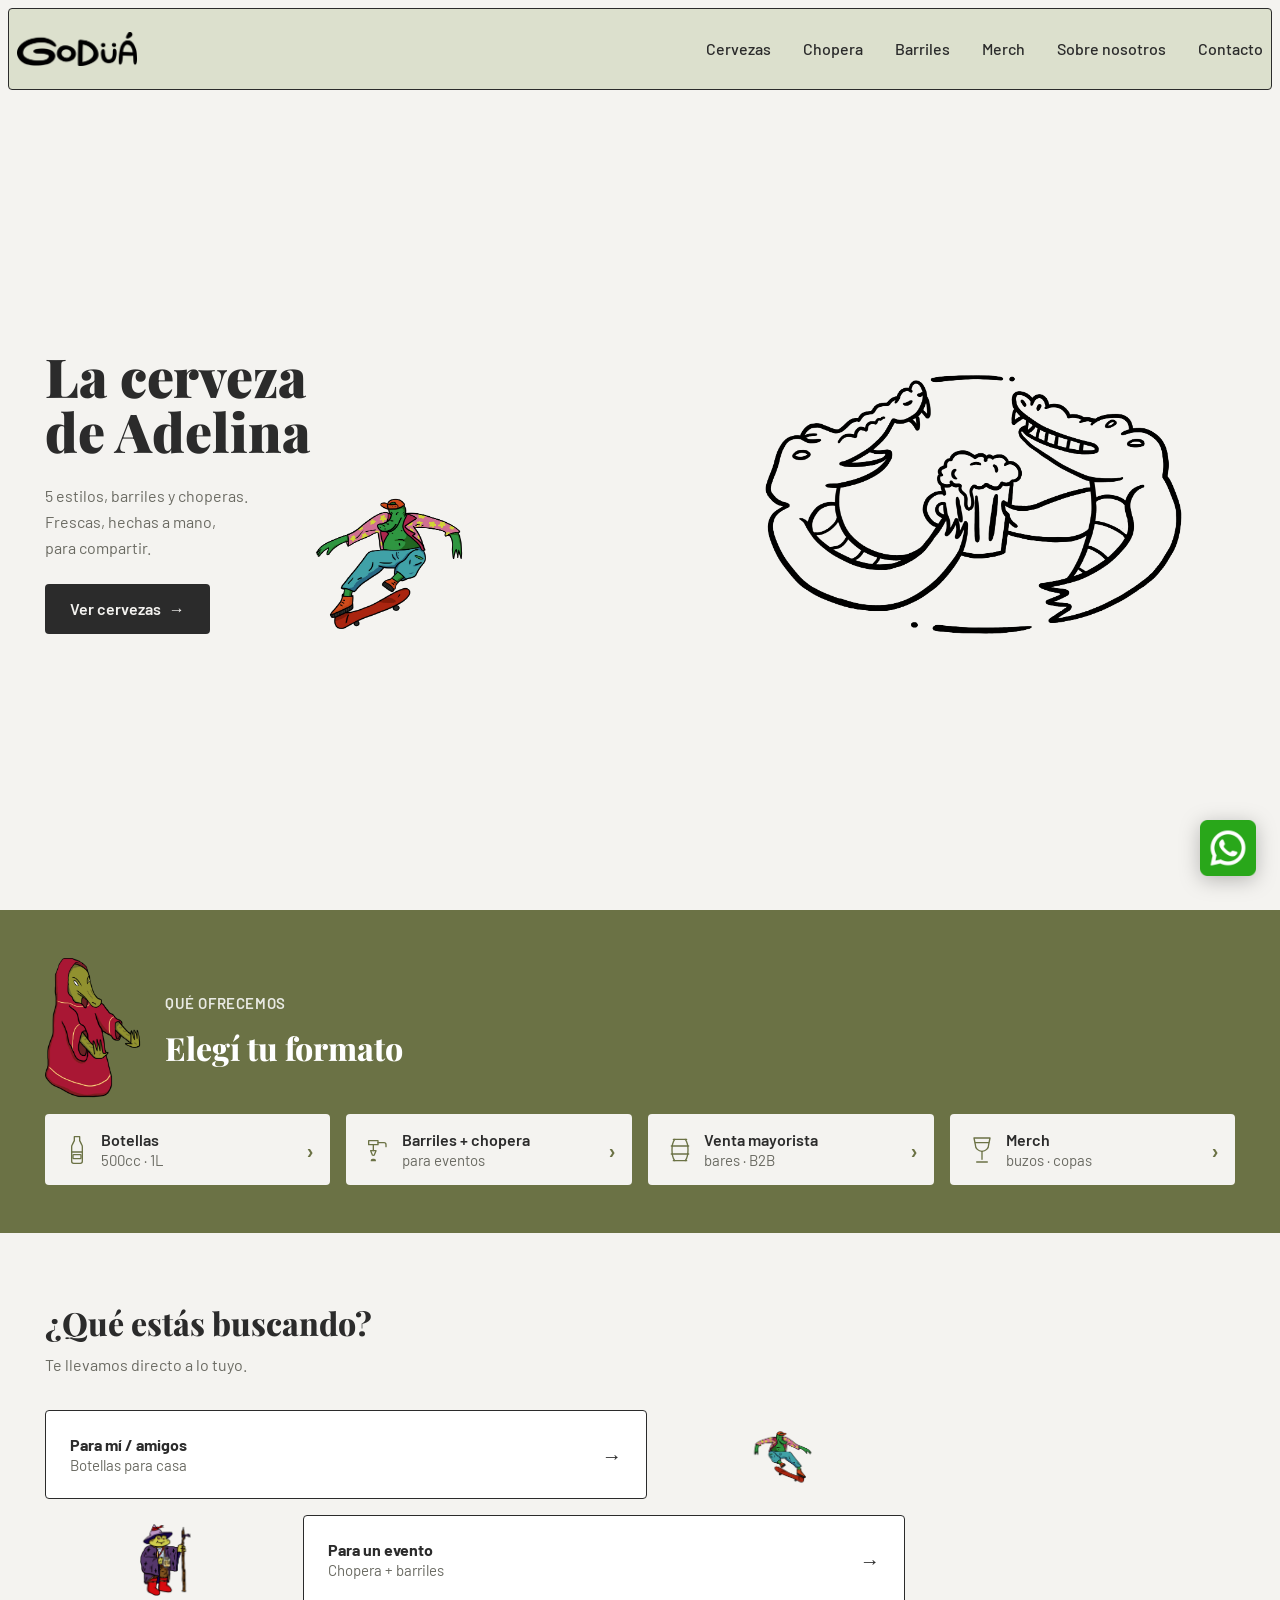
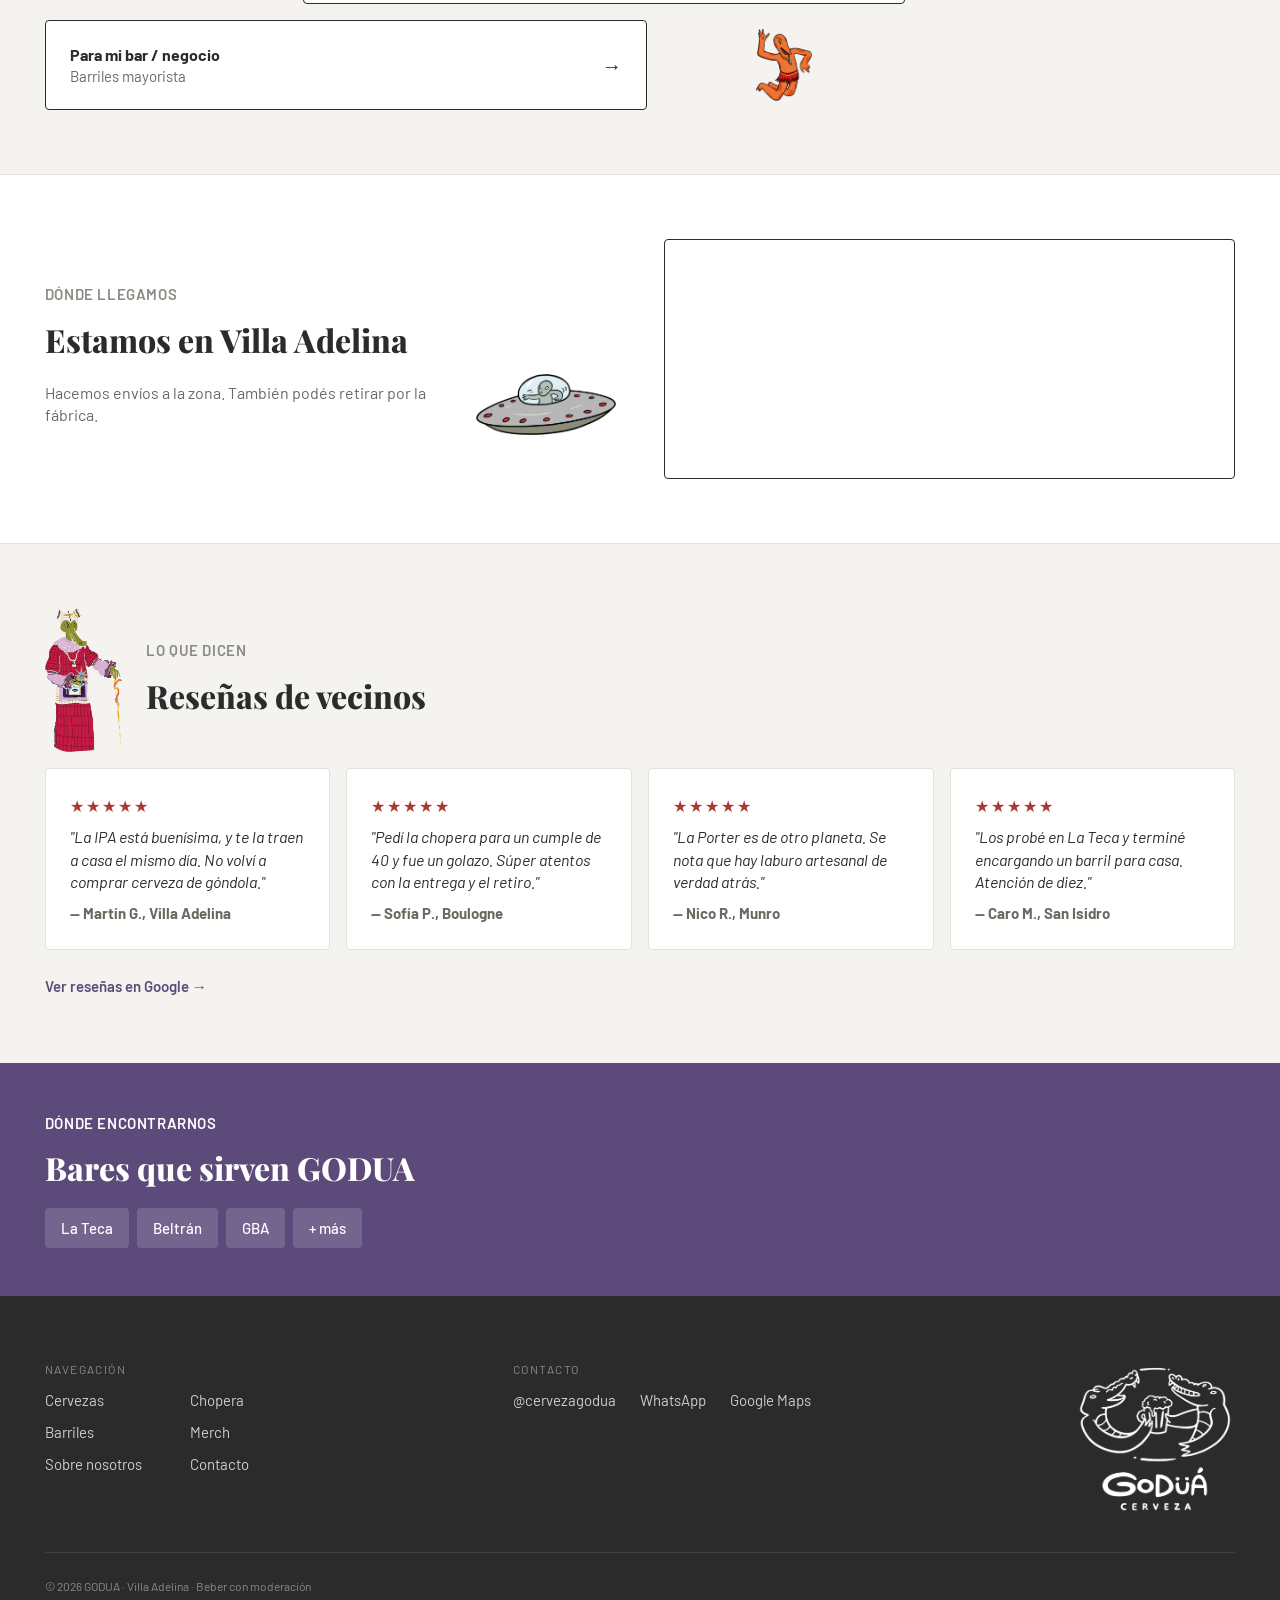
==== commit c61ad72a: "Refine site layouts and responsive styling" ====
--- a/index.html
+++ b/index.html
@@ -16,13 +16,13 @@
   <link rel="preconnect" href="https://fonts.gstatic.com" crossorigin>
   <link href="https://fonts.googleapis.com/css2?family=Playfair+Display:wght@700;800;900&family=Barlow:wght@400;500;600;700&display=swap" rel="stylesheet">
 
-  <link rel="stylesheet" href="css/variables.css">
-  <link rel="stylesheet" href="css/reset.css">
-  <link rel="stylesheet" href="css/components/navbar.css?v=12">
-  <link rel="stylesheet" href="css/components/button.css">
-  <link rel="stylesheet" href="css/components/footer.css">
-  <link rel="stylesheet" href="css/components/animations.css?v=12">
-  <link rel="stylesheet" href="css/pages/inicio.css">
+  <link rel="stylesheet" href="css/variables.css?v=14">
+  <link rel="stylesheet" href="css/reset.css?v=14">
+  <link rel="stylesheet" href="css/components/navbar.css?v=14">
+  <link rel="stylesheet" href="css/components/button.css?v=14">
+  <link rel="stylesheet" href="css/components/footer.css?v=14">
+  <link rel="stylesheet" href="css/components/animations.css?v=14">
+  <link rel="stylesheet" href="css/pages/inicio.css?v=14">
 </head>
 <body class="home">
 
@@ -287,32 +287,39 @@
   <footer class="footer">
     <div class="footer__inner">
       <div class="footer__top">
+        <div class="footer__brand">
+          <a class="footer__logo" href="index.html" aria-label="GODUA — Inicio">
+            <img src="assets/logos/godua-completo-blanco.png" alt="GODUA Cerveza">
+          </a>
+        </div>
+
         <nav class="footer__nav" aria-label="Navegación del pie">
-          <a class="footer__link" href="cervezas.html">Cervezas</a>
-          <a class="footer__link" href="chopera.html">Chopera</a>
-          <a class="footer__link" href="barriles.html">Barriles</a>
-          <a class="footer__link" href="merch.html">Merch</a>
-          <a class="footer__link" href="sobre-nosotros.html">Sobre nosotros</a>
-          <a class="footer__link" href="contacto.html">Contacto</a>
+          <p class="footer__heading">Navegación</p>
+          <div class="footer__links">
+            <a class="footer__link" href="cervezas.html">Cervezas</a>
+            <a class="footer__link" href="chopera.html">Chopera</a>
+            <a class="footer__link" href="barriles.html">Barriles</a>
+            <a class="footer__link" href="merch.html">Merch</a>
+            <a class="footer__link" href="sobre-nosotros.html">Sobre nosotros</a>
+            <a class="footer__link" href="contacto.html">Contacto</a>
+          </div>
         </nav>
-        <a class="footer__logo" href="index.html" aria-label="GODUA — Inicio">
-          <img src="assets/logos/godua-completo-blanco.webp" alt="GODUA Cerveza" width="800" height="800" loading="lazy" decoding="async">
-        </a>
-      </div>
-
-      <div class="footer__social">
-        <a href="https://instagram.com/cervezagodua" target="_blank" rel="noopener noreferrer">@cervezagodua</a>
-        <span class="footer__dot" aria-hidden="true">·</span>
-        <a href="https://wa.me/5491168482209" target="_blank" rel="noopener noreferrer">WhatsApp</a>
-        <span class="footer__dot" aria-hidden="true">·</span>
-        <a href="https://www.google.com/maps/search/?api=1&query=Cerveza%20artesanal%20God%C5%AB%C3%81%20Villa%20Adelina" target="_blank" rel="noopener noreferrer">Maps</a>
+
+        <div class="footer__contact">
+          <p class="footer__heading">Contacto</p>
+          <div class="footer__contact-links">
+            <a href="https://instagram.com/cervezagodua" target="_blank" rel="noopener noreferrer">@cervezagodua</a>
+            <a href="https://wa.me/5491168482209" target="_blank" rel="noopener noreferrer">WhatsApp</a>
+            <a href="https://www.google.com/maps/search/?api=1&query=Cerveza%20artesanal%20God%C5%AA%C3%81%20Villa%20Adelina" target="_blank" rel="noopener noreferrer">Google Maps</a>
+          </div>
+        </div>
       </div>
 
       <p class="footer__legal">© 2026 GODUA · Villa Adelina · Beber con moderación</p>
     </div>
   </footer>
 
-  <script src="js/js-utils.js?v=12" defer></script>
+  <script src="js/js-utils.js?v=14" defer></script>
 
   <!-- Carrusel de reseñas: activa el fade lateral SOLO mientras hay scroll -->
   <script>
--- a/css/variables.css
+++ b/css/variables.css
@@ -57,7 +57,7 @@
   /* --- Layout --- */
   /* Margen lateral estándar del sitio en mobile (padding lateral del header).
      Reutilizable en cualquier página y en cualquier chat del proyecto. */
-  --margen-A-mobile: 20px;
+  --margen-A-mobile: 14px;
 
   --container-max: 1100px;
   --navbar-height: 80px;
--- a/css/components/navbar.css
+++ b/css/components/navbar.css
@@ -12,28 +12,35 @@
    header mide lo mismo que el navbar, ahí no tenía dónde pegarse. */
 header {
   position: sticky;
-  top: 0;
+  /* Mismo aire que el dropdown respecto del header (--spacing-sm):
+     top = distancia al pegarse; margin-top = distancia en reposo */
+  top: var(--spacing-sm);
   z-index: 100;
+  /* El padding lateral del header ahora es margin: la barra queda
+     "flotando", despegada de los bordes de la pantalla */
+  margin: var(--spacing-sm) var(--spacing-sm) 0;
 }
 
 .navbar {
   position: relative;   /* referencia para el dropdown absoluto */
   background-color: var(--color-header);
-  border-top: 1px solid var(--color-text);
-  border-bottom: 1px solid var(--color-text);
+  border: 1px solid var(--color-text);
+  border-radius: var(--radius-sm);   /* 4px */
   /* Smart header: se esconde al scrollear hacia abajo y
      reaparece al scrollear hacia arriba (clase puesta por JS) */
   transition: transform 0.3s ease;
 }
 .navbar--hidden {
-  transform: translateY(-100%);
+  /* -100% no alcanza: hay que sumar el gap superior para que
+     no quede asomando el borde inferior */
+  transform: translateY(calc(-100% - var(--spacing-sm)));
 }
 
 /* Fila interna: centrada y con ancho máximo del sitio */
 .navbar__inner {
   max-width: var(--container-max);
   margin: 0 auto;
-  padding: 0 var(--margen-A-mobile);
+  padding: 0 var(--spacing-sm);   /* aire interno; el resto lo da el margin del header */
   height: var(--navbar-height-mobile);
   display: flex;
   align-items: center;
@@ -114,13 +121,12 @@
   position: absolute;
   /* Panel flotante: despegado del header y de los bordes laterales */
   top: calc(var(--navbar-height-mobile) + var(--spacing-sm));
-  left: var(--spacing-sm);
-  right: var(--spacing-sm);
+  left: 1px;
+  right: 1px;
   flex-direction: column;
   background-color: var(--color-header);
-  padding: var(--spacing-sm) 0;
   border: 1px solid var(--color-text);
-  border-radius: var(--radius-md);
+  border-radius: var(--radius-sm);
   /* drop-shadow y no box-shadow: la sombra sigue a la forma recortada
      por clip-path (box-shadow quedaría cortada por el recorte) */
   filter: drop-shadow(0 3px 6px rgba(0, 0, 0, 0.15));
@@ -129,14 +135,14 @@
      animación destapa hasta el alto REAL del menú (sin tope estimado).
      Mucho más fluido que animar max-height: el recorte no recalcula
      layout en cada frame y el navegador puede acelerarlo por GPU. */
-  clip-path: inset(0 0 100% 0 round var(--radius-md));
+  clip-path: inset(0 0 100% 0 round var(--radius-sm));
   visibility: hidden;              /* no clickeable ni legible por lectores */
   /* visibility se esconde AL FINAL (delay = duración) para que se vea la salida */
   transition: clip-path 0.25s ease-in, visibility 0s linear 0.25s;
 }
 /* Cuando el checkbox está marcado, baja la persiana */
 .navbar__toggle-input:checked ~ .navbar__links {
-  clip-path: inset(0 0 0 0 round var(--radius-md));
+  clip-path: inset(0 0 0 0 round var(--radius-sm));
   visibility: visible;
   /* ease-out marcado: arranca rápido y se asienta suave */
   transition: clip-path 0.35s cubic-bezier(0.22, 1, 0.36, 1), visibility 0s;
@@ -175,9 +181,13 @@
      hamburguesa oculta, menú siempre visible.
    ============================================ */
 @media (min-width: 1024px) {
+  header {
+    margin: var(--spacing-sm) var(--spacing-sm) 0;
+  }
+
   .navbar__inner {
     height: var(--navbar-height);
-    padding: 0 var(--margen-A-desktop);
+    padding: 0 var(--spacing-sm);
   }
 
   .navbar__toggle {
--- a/css/components/button.css
+++ b/css/components/button.css
@@ -96,5 +96,5 @@
 .btn__wa-icon {
   width: 20px;
   height: 20px;
-  border-radius: 3px;
+  border-radius: var(--radius-sm);
 }
--- a/css/components/footer.css
+++ b/css/components/footer.css
@@ -8,7 +8,6 @@
    Estructura:
      .footer__inner  (columna)
        .footer__top       → brand (logo + tagline) · nav · contacto
-       .footer__wordmark  → "GODUA" gigante, decorativo
        .footer__legal     → línea legal
    ============================================ */
 
@@ -16,7 +15,6 @@
   background-color: var(--color-text);
   color: #cfcdc6;
   padding: var(--spacing-xxl) var(--margen-A-mobile) var(--spacing-lg);
-  overflow: hidden; /* el wordmark gigante no debe generar scroll lateral */
 }
 
 .footer__inner {
@@ -31,9 +29,16 @@
 /* Mobile: apilados en columna. Desktop: tres columnas. */
 .footer__top {
   display: flex;
-  flex-direction: column;
+  flex-direction: row;
+  flex-wrap: wrap;
+  justify-content: space-between;
+  align-items: flex-start;
   gap: var(--spacing-xl);
 }
+/* Orden en mobile: links (izq) · logo (der) · contacto (abajo) */
+.footer__nav   { order: 1; }
+.footer__brand { order: 2; max-width: 45%; }
+.footer__contact { order: 3; width: 100%; }
 
 /* ---------- Brand: logo + tagline ---------- */
 .footer__brand {
@@ -46,7 +51,9 @@
   width: fit-content;
 }
 .footer__logo img {
-  height: 120px;
+  /* clamp: nunca más chico que 80px ni más grande que 150px,
+     escala con el viewport en el medio */
+  height: clamp(150px, 50vw, 200px);
   width: auto;
 }
 .footer__tagline {
@@ -91,8 +98,9 @@
 }
 .footer__contact-links {
   display: flex;
-  flex-direction: column;
-  gap: var(--spacing-sm);
+  flex-direction: row;    /* en fila, no apilados */
+  flex-wrap: wrap;        /* si no entran, bajan de línea */
+  gap: var(--spacing-sm) var(--spacing-lg);   /* fila | columna */
 }
 .footer__contact-links a {
   color: #cfcdc6;
@@ -102,22 +110,6 @@
 }
 .footer__contact-links a:hover {
   color: #ffffff;
-}
-
-/* ---------- Wordmark gigante (decorativo) ---------- */
-/* Texto enorme y muy tenue que cierra la página con marca. */
-.footer__wordmark {
-  font-family: var(--font-display);
-  font-weight: 900;
-  font-size: clamp(64px, 16vw, 240px);
-  line-height: 0.85;
-  letter-spacing: 0.01em;
-  text-align: center;
-  color: rgba(255, 255, 255, 0.07);
-  user-select: none;
-  pointer-events: none;
-  white-space: nowrap;
-  margin-top: var(--spacing-md);
 }
 
 /* ---------- Línea legal ---------- */
@@ -131,7 +123,7 @@
 /* ============================================
    Desktop (>= 1024px)
    Tres columnas: brand (izq) · nav (centro) · contacto (der)
-   + wordmark gigante + legal.
+   + legal.
    ============================================ */
 @media (min-width: 1024px) {
   .footer {
@@ -145,7 +137,11 @@
     gap: var(--spacing-xxxl);
   }
 
-  .footer__logo img { height: 110px; }
+  .footer__logo img { height: clamp(110px, 13vw, 160px); }
+
+  /* Desktop: nav · contacto · brand (logo a la derecha) */
+  .footer__contact { order: 2; width: auto; }
+  .footer__brand   { order: 3; max-width: none; }
 
   /* Nav en dos columnas para que no quede una tira larga */
   .footer__links {
--- a/css/pages/inicio.css
+++ b/css/pages/inicio.css
@@ -221,7 +221,7 @@
   gap: var(--spacing-sm);
   background-color: var(--color-bg);
   color: var(--color-text);
-  border-radius: var(--radius-md);
+  border-radius: var(--radius-sm);
   padding: var(--spacing-md);
   font-size: var(--fs-body);
   font-weight: 600;
@@ -281,6 +281,8 @@
    ============================================ */
 .home-seek {
   padding: var(--spacing-xxxl) 0;
+  overflow-x: hidden;   /* fallback */
+  overflow-x: clip;     /* evita scroll horizontal por las animaciones data-reveal (translateX) */
 }
 
 .home-seek__title {
@@ -319,7 +321,7 @@
   background-color: var(--color-surface);
   color: var(--color-text);
   border: 1.5px solid var(--color-text);
-  border-radius: var(--radius-md);
+  border-radius: var(--radius-sm);
   transition: transform 0.2s ease, box-shadow 0.2s ease;
 }
 
@@ -426,7 +428,7 @@
   height: 220px;
   margin-top: var(--spacing-lg);
   border: 1.5px solid var(--color-text);
-  border-radius: var(--radius-md);
+  border-radius: var(--radius-sm);
   overflow: hidden;
 }
 .home-coverage__map iframe {
@@ -442,7 +444,7 @@
   justify-content: center;
   text-align: center;
   border: 1.5px dashed #b8b5ac;
-  border-radius: var(--radius-md);
+  border-radius: var(--radius-sm);
   color: var(--color-text-muted);
   font-size: var(--fs-small);
   padding: var(--spacing-md);
@@ -538,7 +540,7 @@
   max-width: 320px;
   background-color: var(--color-surface);
   border: 1px solid var(--color-border);
-  border-radius: var(--radius-md);
+  border-radius: var(--radius-sm);
   padding: var(--spacing-lg);
 }
 
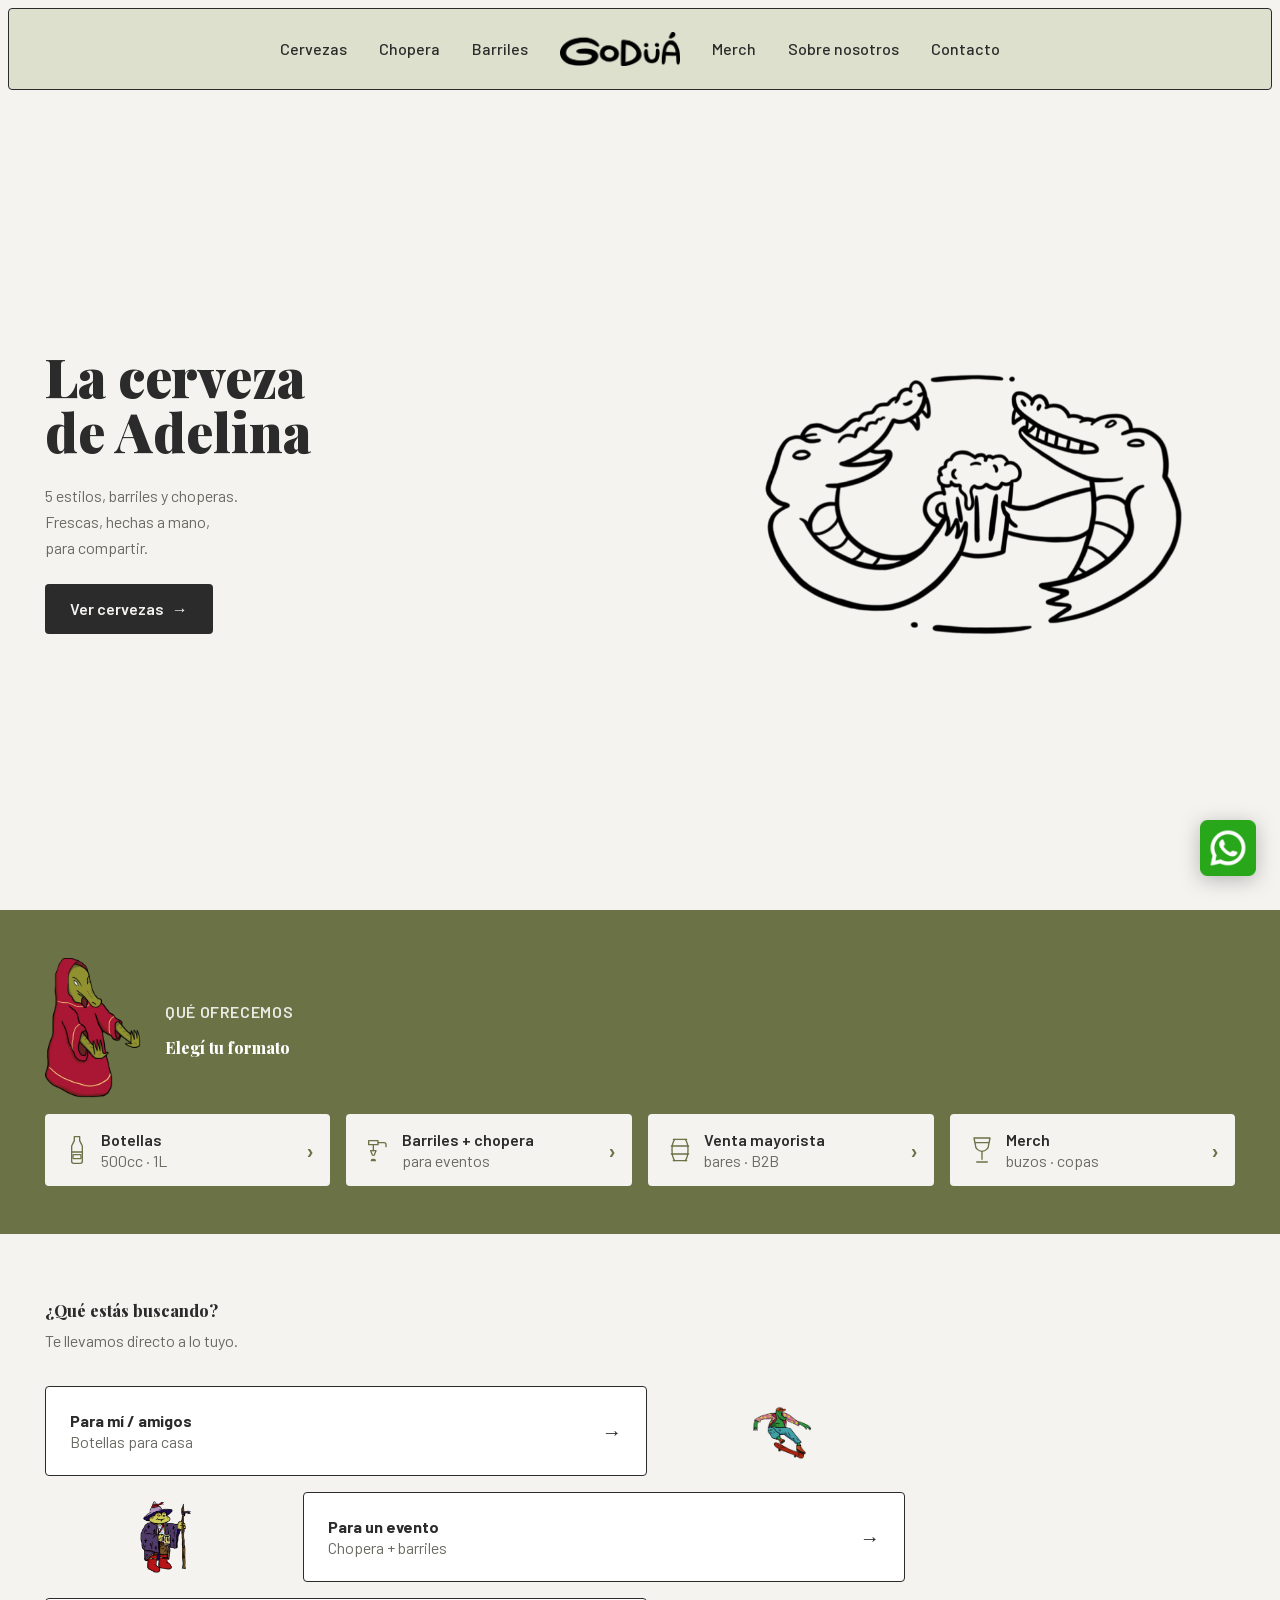
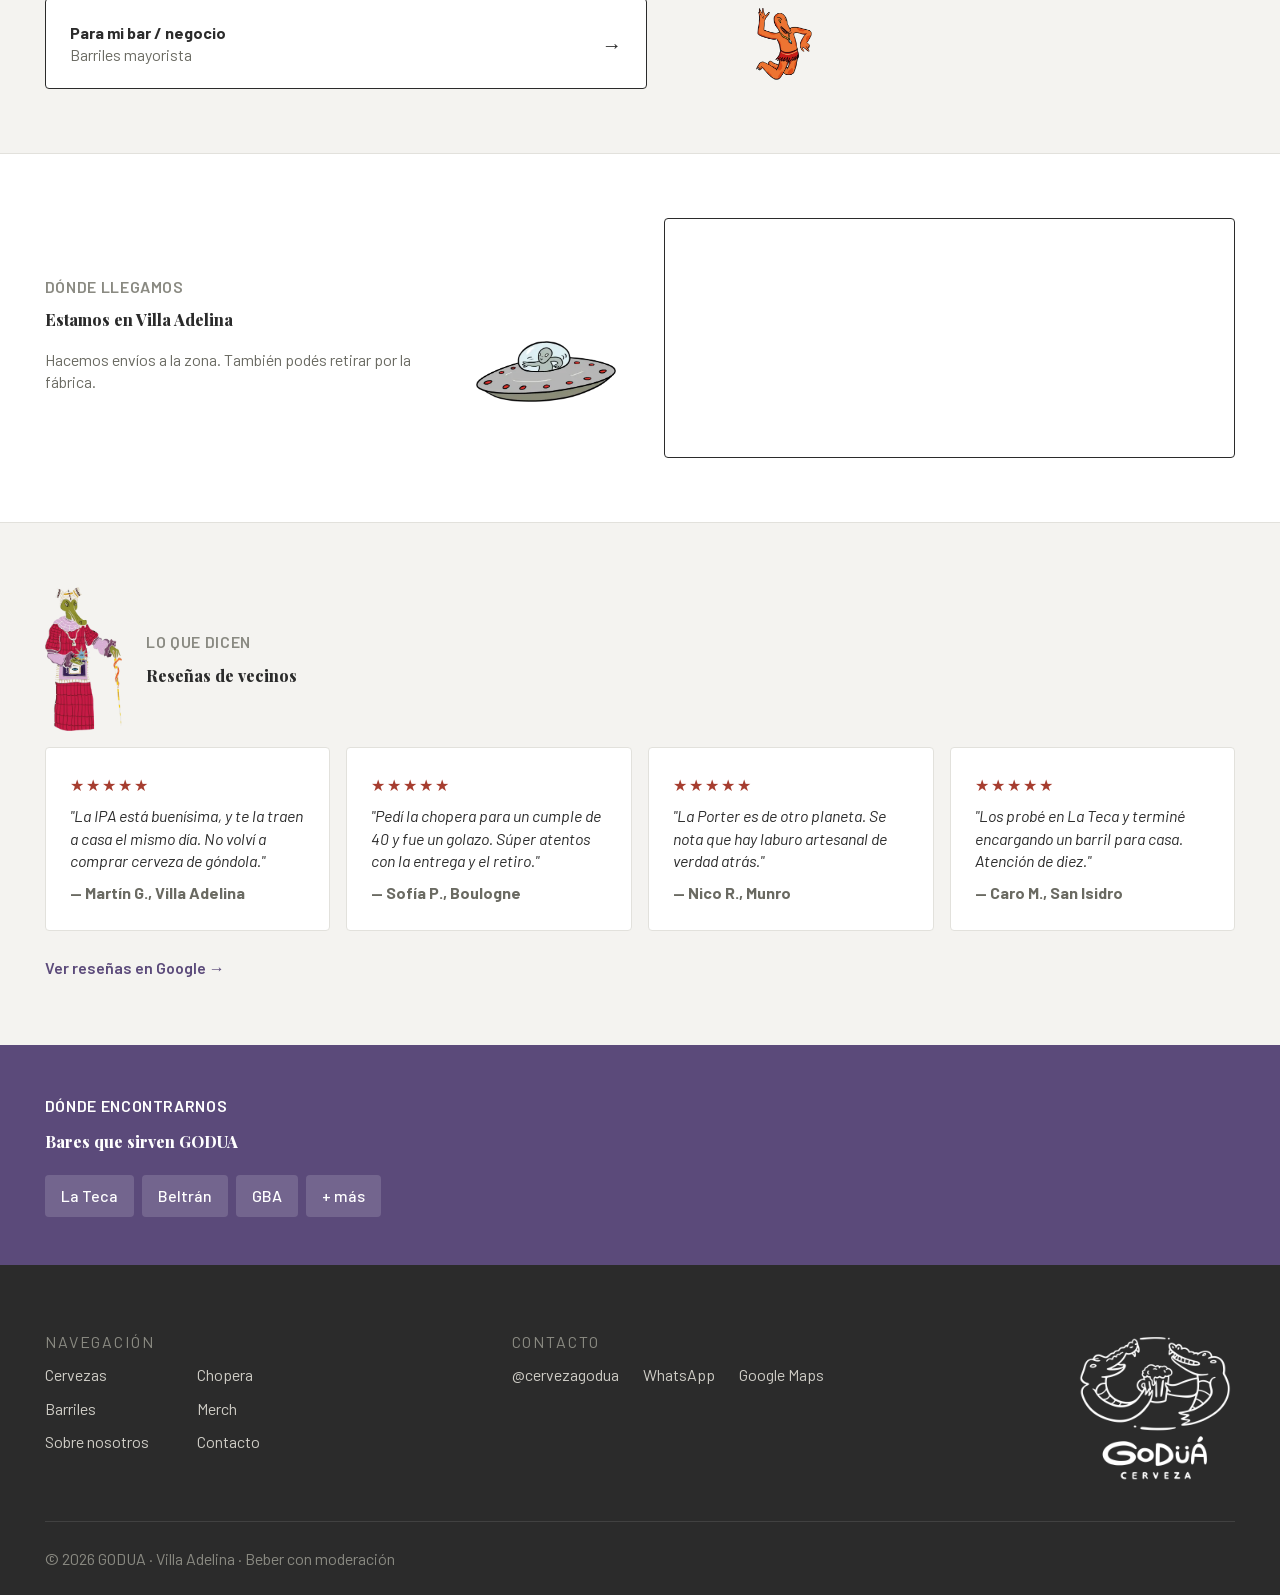
==== commit 958dbd53: "Optimize site asset loading and fonts" ====
--- a/index.html
+++ b/index.html
@@ -1,5 +1,5 @@
 <!DOCTYPE html>
-<html lang="es">
+<html lang="es" data-defer-scroll-reveal>
 <head>
   <meta charset="UTF-8">
   <meta name="viewport" content="width=device-width, initial-scale=1.0">
@@ -12,17 +12,491 @@
   <link rel="icon" type="image/png" sizes="16x16" href="assets/favicon/favicon-16x16.png">
   <link rel="apple-touch-icon" href="assets/favicon/apple-touch-icon.png">
 
-  <link rel="preconnect" href="https://fonts.googleapis.com">
-  <link rel="preconnect" href="https://fonts.gstatic.com" crossorigin>
-  <link href="https://fonts.googleapis.com/css2?family=Playfair+Display:wght@700;800;900&family=Barlow:wght@400;500;600;700&display=swap" rel="stylesheet">
-
-  <link rel="stylesheet" href="css/variables.css?v=14">
-  <link rel="stylesheet" href="css/reset.css?v=14">
-  <link rel="stylesheet" href="css/components/navbar.css?v=14">
-  <link rel="stylesheet" href="css/components/button.css?v=14">
-  <link rel="stylesheet" href="css/components/footer.css?v=14">
-  <link rel="stylesheet" href="css/components/animations.css?v=14">
-  <link rel="stylesheet" href="css/pages/inicio.css?v=14">
+  <link rel="stylesheet" href="css/fonts.css?v=15">
+  <style>
+    :root {
+      --color-bg: #f4f3f0;
+      --color-text: #2b2b2b;
+      --color-text-soft: #6a6a62;
+      --color-text-muted: #8a8a82;
+      --color-olive: #6b7245;
+      --color-eggplant: #5b4a7a;
+      --color-terracotta: #a63d2f;
+      --color-whatsapp: #28a71b;
+      --color-surface: #ffffff;
+      --color-border: #e2e1dc;
+      --color-header: #dce0cd;
+      --font-display: 'Playfair Display', Georgia, serif;
+      --font-body: 'Barlow', -apple-system, BlinkMacSystemFont, 'Segoe UI', 'Helvetica Neue', Roboto, sans-serif;
+      --fs-h1: 38px;
+      --fs-body: 16px;
+      --spacing-xs: 4px;
+      --spacing-sm: 8px;
+      --spacing-md: 16px;
+      --spacing-lg: 24px;
+      --spacing-xl: 32px;
+      --spacing-xxl: 48px;
+      --spacing-xxxl: 64px;
+      --radius-sm: 4px;
+      --shadow-md: 0 3px 6px rgba(0, 0, 0, 0.15), 0 2px 4px rgba(0, 0, 0, 0.12);
+      --margen-A-mobile: 14px;
+      --container-max: 1100px;
+      --navbar-height: 80px;
+      --navbar-height-mobile: 60px;
+    }
+
+    @media (min-width: 1024px) {
+      :root {
+        --fs-h1: 44px;
+        --container-max: 100%;
+        --margen-A-desktop: clamp(24px, 3.5vw, 64px);
+      }
+    }
+
+    *, *::before, *::after {
+      margin: 0;
+      padding: 0;
+      box-sizing: border-box;
+    }
+
+    html {
+      -webkit-text-size-adjust: 100%;
+    }
+
+    body {
+      font-family: var(--font-body);
+      font-size: var(--fs-body);
+      line-height: 1.6;
+      color: var(--color-text);
+      background-color: var(--color-bg);
+      -webkit-font-smoothing: antialiased;
+    }
+
+    a {
+      color: inherit;
+      text-decoration: none;
+    }
+
+    img, svg {
+      display: block;
+      max-width: 100%;
+      height: auto;
+    }
+
+    ul, ol {
+      list-style: none;
+    }
+
+    button, input, select, textarea {
+      font: inherit;
+      color: inherit;
+    }
+
+    button {
+      border: none;
+      background: none;
+      cursor: pointer;
+    }
+
+    :focus-visible {
+      outline: 2px solid var(--color-olive);
+      outline-offset: 2px;
+    }
+
+    header {
+      position: sticky;
+      top: var(--spacing-sm);
+      z-index: 100;
+      margin: var(--spacing-sm) var(--spacing-sm) 0;
+    }
+
+    .navbar {
+      position: relative;
+      background-color: var(--color-header);
+      border: 1px solid var(--color-text);
+      border-radius: var(--radius-sm);
+      transition: transform 0.3s ease;
+    }
+
+    .navbar--hidden {
+      transform: translateY(calc(-100% - var(--spacing-sm)));
+    }
+
+    .navbar__inner {
+      max-width: var(--container-max);
+      margin: 0 auto;
+      padding: 0 var(--spacing-sm);
+      height: var(--navbar-height-mobile);
+      display: flex;
+      align-items: center;
+      justify-content: space-between;
+      gap: var(--spacing-md);
+    }
+
+    .navbar__logo {
+      display: inline-flex;
+      align-items: center;
+      flex-shrink: 0;
+    }
+
+    .navbar__logo img {
+      height: 28px;
+      width: auto;
+    }
+
+    .navbar__actions {
+      display: flex;
+      align-items: center;
+      gap: var(--margen-A-mobile);
+    }
+
+    .navbar__whatsapp {
+      display: inline-flex;
+      flex-shrink: 0;
+      transition: opacity 0.2s ease;
+    }
+
+    .navbar__whatsapp:hover {
+      opacity: 0.85;
+    }
+
+    .navbar__whatsapp img {
+      width: 36px;
+      height: 36px;
+    }
+
+    .navbar__toggle-input {
+      display: none;
+    }
+
+    .navbar__toggle {
+      display: inline-flex;
+      flex-direction: column;
+      justify-content: center;
+      gap: 5px;
+      height: 44px;
+      padding: 10px 0;
+    }
+
+    .navbar__toggle span {
+      display: block;
+      width: 24px;
+      height: 2px;
+      background-color: var(--color-text);
+      transition: transform 0.3s ease, opacity 0.3s ease;
+    }
+
+    .navbar__links {
+      display: flex;
+      position: absolute;
+      top: calc(var(--navbar-height-mobile) + var(--spacing-sm));
+      left: 1px;
+      right: 1px;
+      flex-direction: column;
+      background-color: var(--color-header);
+      border: 1px solid var(--color-text);
+      border-radius: var(--radius-sm);
+      filter: drop-shadow(0 3px 6px rgba(0, 0, 0, 0.15));
+      clip-path: inset(0 0 100% 0 round var(--radius-sm));
+      visibility: hidden;
+      transition: clip-path 0.25s ease-in, visibility 0s linear 0.25s;
+    }
+
+    .navbar__toggle-input:checked ~ .navbar__links {
+      clip-path: inset(0 0 0 0 round var(--radius-sm));
+      visibility: visible;
+      transition: clip-path 0.35s cubic-bezier(0.22, 1, 0.36, 1), visibility 0s;
+    }
+
+    .navbar__toggle-input:checked ~ .navbar__actions .navbar__toggle span:nth-child(1) {
+      transform: translateY(7px) rotate(45deg);
+    }
+
+    .navbar__toggle-input:checked ~ .navbar__actions .navbar__toggle span:nth-child(2) {
+      opacity: 0;
+    }
+
+    .navbar__toggle-input:checked ~ .navbar__actions .navbar__toggle span:nth-child(3) {
+      transform: translateY(-7px) rotate(-45deg);
+    }
+
+    .navbar__link {
+      display: block;
+      padding: var(--spacing-sm) var(--spacing-md);
+      font-weight: 500;
+      color: var(--color-text);
+      border-bottom: 1px solid var(--color-border);
+    }
+
+    .navbar__link:last-child {
+      border-bottom: none;
+    }
+
+    .navbar__link[aria-current="page"] {
+      color: var(--color-olive);
+    }
+
+    .btn {
+      display: inline-flex;
+      align-items: center;
+      justify-content: center;
+      gap: var(--spacing-sm);
+      padding: var(--spacing-md) var(--spacing-lg);
+      font-family: var(--font-body);
+      font-size: var(--fs-body);
+      font-weight: 600;
+      line-height: 1;
+      border: 1.5px solid transparent;
+      border-radius: var(--radius-sm);
+      cursor: pointer;
+      transition: background-color 0.2s ease, color 0.2s ease, border-color 0.2s ease, transform 0.15s ease;
+    }
+
+    .btn:active {
+      transform: translateY(1px);
+    }
+
+    .btn--primary {
+      background-color: var(--color-text);
+      color: var(--color-bg);
+    }
+
+    .btn--primary:hover {
+      background-color: #444440;
+    }
+
+    .btn__arrow {
+      transition: transform 0.2s ease;
+    }
+
+    .btn:hover .btn__arrow {
+      transform: translateX(3px);
+    }
+
+    .home-logo-banner {
+      padding-top: 1rem;
+      width: 100%;
+    }
+
+    .home-logo-banner img {
+      display: block;
+      width: 100%;
+      height: auto;
+    }
+
+    .home-wrap {
+      max-width: var(--container-max);
+      margin: 0 auto;
+      padding: 0 var(--margen-A-mobile);
+    }
+
+    .home-hero {
+      padding: 0 0 var(--spacing-xxxl);
+    }
+
+    .home-hero__inner {
+      display: flex;
+      flex-direction: column;
+      gap: 0.5rem;
+    }
+
+    .home-hero__title {
+      font-family: var(--font-display);
+      font-weight: 900;
+      font-size: var(--fs-h1);
+      line-height: 1.02;
+      color: var(--color-text);
+      margin: 0;
+    }
+
+    .home-hero__subtitle {
+      font-size: var(--fs-body);
+      color: var(--color-text-soft);
+      margin: 0;
+      text-align: left;
+    }
+
+    .home-hero__bottom {
+      display: flex;
+      align-items: center;
+      justify-content: space-between;
+      gap: 0;
+    }
+
+    .home-hero__col {
+      flex: 1;
+      display: flex;
+      flex-direction: column;
+      align-items: flex-start;
+      gap: var(--spacing-lg);
+    }
+
+    .home-hero__illus {
+      flex-shrink: 0;
+      width: 160px;
+      height: auto;
+      transform: scaleX(-1);
+    }
+
+    @keyframes anim-fade {
+      from { opacity: 0; }
+      to { opacity: 1; }
+    }
+
+    @keyframes anim-up {
+      from { opacity: 0; transform: translateY(16px); }
+      to { opacity: 1; transform: none; }
+    }
+
+    @keyframes anim-up-flip {
+      from { opacity: 0; transform: translateY(16px) scaleX(-1); }
+      to { opacity: 1; transform: scaleX(-1); }
+    }
+
+    .anim-fade {
+      animation: anim-fade 0.6s ease-out both;
+    }
+
+    .anim-up {
+      animation: anim-up 0.5s ease-out both;
+    }
+
+    .anim-up-flip {
+      animation: anim-up-flip 0.5s ease-out both;
+    }
+
+    .anim-d1 { animation-delay: 0.15s; }
+    .anim-d2 { animation-delay: 0.3s; }
+    .anim-d3 { animation-delay: 0.45s; }
+
+    @media (min-width: 1024px) {
+      header {
+        margin: var(--spacing-sm) var(--spacing-sm) 0;
+      }
+
+      .navbar__logo img {
+        height: 34px;
+      }
+
+      .navbar__inner {
+        height: var(--navbar-height);
+        padding: 0 calc(var(--margen-A-desktop) - var(--spacing-sm));
+        justify-content: center;
+        gap: var(--spacing-xl);
+      }
+
+      .navbar__toggle,
+      .navbar__actions {
+        display: none;
+      }
+
+      .navbar__links {
+        display: contents;
+        position: static;
+        padding: 0;
+        background: none;
+        border: none;
+        box-shadow: none;
+        clip-path: none;
+        filter: none;
+        visibility: visible;
+        transition: none;
+      }
+
+      .navbar__links li:nth-child(-n+3) {
+        order: -1;
+      }
+
+      .navbar__link {
+        padding: var(--spacing-xs) 0;
+        border: none;
+        border-bottom: 2px solid transparent;
+      }
+
+      .navbar__link:hover,
+      .navbar__link[aria-current="page"] {
+        color: var(--color-olive);
+        background: none;
+        border-bottom-color: var(--color-olive);
+      }
+
+      .home-wrap {
+        padding: 0 var(--margen-A-desktop);
+      }
+
+      .home-hero__illus {
+        width: clamp(180px, 14vw, 260px);
+      }
+
+      .home-hero__title {
+        font-size: clamp(44px, 4.2vw, 68px);
+      }
+
+      .home-hero__col {
+        flex: 0 1 auto;
+      }
+
+      .home-hero__bottom {
+        justify-content: flex-start;
+        gap: var(--spacing-xxl);
+      }
+
+      .home-top {
+        display: grid;
+        grid-template-columns: 1fr minmax(0, 44%);
+        align-items: center;
+        gap: var(--spacing-xxl);
+        max-width: var(--container-max);
+        margin: 0 auto;
+        padding: 0 var(--margen-A-desktop);
+        min-height: calc(100vh - var(--navbar-height));
+      }
+
+      .home-top .home-logo-banner {
+        padding-top: 0;
+        order: 2;
+      }
+
+      .home-top .home-hero {
+        order: 1;
+        padding: 0;
+      }
+
+      .home-top .home-hero .home-wrap {
+        padding: 0;
+        max-width: none;
+      }
+    }
+
+    @media (prefers-reduced-motion: reduce) {
+      .anim-fade,
+      .anim-up,
+      .anim-up-flip {
+        animation: none;
+      }
+
+      .navbar,
+      .navbar__links,
+      .navbar__toggle span,
+      .btn,
+      .btn__arrow {
+        transition: none;
+      }
+    }
+  </style>
+  <script>
+    (function () {
+      var ready = false;
+      window.goduaDeferredStylesReady = function () {
+        if (ready) return;
+        ready = true;
+        document.documentElement.classList.add('deferred-css-ready');
+        document.dispatchEvent(new Event('godua:deferred-css-ready'));
+      };
+    }());
+  </script>
+  <link rel="stylesheet" href="css/pages/inicio-deferred.css?v=16" media="print" onload="this.media='all';window.goduaDeferredStylesReady&&window.goduaDeferredStylesReady()">
+  <noscript><link rel="stylesheet" href="css/pages/inicio-deferred.css?v=16"></noscript>
 </head>
 <body class="home">
 
@@ -74,7 +548,16 @@
          0 · LOGO PRINCIPAL (banner full-width)
          ============================================ -->
     <div class="home-logo-banner anim-fade">
-      <img src="assets/logos/logo-solo-imagen.webp" alt="GODUA — reptiles brindando" width="2941" height="2069" decoding="async" fetchpriority="high">
+      <img src="assets/logos/logo-solo-imagen.webp"
+           srcset="assets/logos/logo-solo-imagen-480.webp 480w,
+                   assets/logos/logo-solo-imagen-800.webp 800w,
+                   assets/logos/logo-solo-imagen-1200.webp 1200w,
+                   assets/logos/logo-solo-imagen.webp 1400w"
+           sizes="(min-width: 1024px) 44vw, 100vw"
+           alt="GODUA — reptiles brindando"
+           width="1400"
+           height="985"
+           decoding="async">
     </div>
 
     <!-- ============================================
@@ -93,8 +576,12 @@
           </div>
           <img class="home-hero__illus anim-up-flip anim-d3"
                src="assets/ilustraciones/reptil-hero.webp"
+               srcset="assets/ilustraciones/reptil-hero-240.webp 240w,
+                       assets/ilustraciones/reptil-hero-480.webp 480w,
+                       assets/ilustraciones/reptil-hero.webp 720w"
+               sizes="(min-width: 1024px) 260px, 160px"
                alt="Reptil en patineta, la mascota de GODUA"
-               width="5616" height="5726" decoding="async">
+               width="720" height="734" decoding="async">
         </div>
       </div>
     </section>
@@ -109,10 +596,10 @@
       <div class="home-wrap">
         <!-- Header en 2 columnas: ilustración (izq) + título (der) -->
         <div class="home-band__head" data-reveal>
-          <img loading="lazy" decoding="async" class="home-band__illus"
+          <img loading="eager" decoding="async" fetchpriority="high" class="home-band__illus"
                src="assets/ilustraciones/que-ofrecemos.webp"
                alt="Reptil con túnica, la mascota de GODUA"
-               width="1353" height="1968">
+               width="520" height="757">
           <div class="home-band__heading">
             <p class="home-band__kicker">QUÉ OFRECEMOS</p>
             <h2 id="oferta-title" class="home-band__title">Elegí tu formato</h2>
@@ -289,7 +776,7 @@
       <div class="footer__top">
         <div class="footer__brand">
           <a class="footer__logo" href="index.html" aria-label="GODUA — Inicio">
-            <img src="assets/logos/godua-completo-blanco.png" alt="GODUA Cerveza">
+            <img loading="lazy" decoding="async" src="assets/logos/godua-completo-blanco.webp" alt="GODUA Cerveza" width="800" height="800">
           </a>
         </div>
 
@@ -319,7 +806,7 @@
     </div>
   </footer>
 
-  <script src="js/js-utils.js?v=14" defer></script>
+  <script src="js/js-utils.js?v=15" defer></script>
 
   <!-- Carrusel de reseñas: activa el fade lateral SOLO mientras hay scroll -->
   <script>
@@ -345,7 +832,7 @@
      href="https://wa.me/5491168482209?text=Hola%20GODUA%2C%20quiero%20consultar"
      target="_blank" rel="noopener noreferrer"
      aria-label="Escribinos por WhatsApp">
-    <img src="assets/iconos/whatsapp.png" alt="WhatsApp" width="512" height="512" decoding="async">
+    <img loading="lazy" src="assets/iconos/whatsapp.png" alt="WhatsApp" width="512" height="512" decoding="async">
   </a>
 
 </body>
--- a/css/fonts.css
+++ b/css/fonts.css
@@ -0,0 +1,50 @@
+/* Self-hosted font subset used across the repo.
+   Keeps the current visual hierarchy while removing unused remote weights. */
+
+@font-face {
+  font-family: 'Barlow';
+  font-style: italic;
+  font-weight: 400;
+  font-display: swap;
+  src: url('../assets/fonts/barlow-400-italic-latin.woff2') format('woff2');
+}
+
+@font-face {
+  font-family: 'Barlow';
+  font-style: normal;
+  font-weight: 400;
+  font-display: swap;
+  src: url('../assets/fonts/barlow-400-latin.woff2') format('woff2');
+}
+
+@font-face {
+  font-family: 'Barlow';
+  font-style: normal;
+  font-weight: 500;
+  font-display: swap;
+  src: url('../assets/fonts/barlow-500-latin.woff2') format('woff2');
+}
+
+@font-face {
+  font-family: 'Barlow';
+  font-style: normal;
+  font-weight: 600;
+  font-display: swap;
+  src: url('../assets/fonts/barlow-600-latin.woff2') format('woff2');
+}
+
+@font-face {
+  font-family: 'Barlow';
+  font-style: normal;
+  font-weight: 700;
+  font-display: swap;
+  src: url('../assets/fonts/barlow-700-latin.woff2') format('woff2');
+}
+
+@font-face {
+  font-family: 'Playfair Display';
+  font-style: normal;
+  font-weight: 800 900;
+  font-display: swap;
+  src: url('../assets/fonts/playfair-display-800-900-latin.woff2') format('woff2');
+}
--- a/css/pages/inicio-deferred.css
+++ b/css/pages/inicio-deferred.css
@@ -0,0 +1,679 @@
+/* Deferred home styles: below-the-fold sections, footer, floating WhatsApp,
+   and scroll-reveal rules that are not needed for the first viewport. */
+
+/* --- Scroll reveal (loaded after the hero is already painted) --- */
+.js-anim [data-reveal] {
+  opacity: 0;
+  transform: translateY(18px);
+  transition: opacity 0.5s ease-out, transform 0.5s ease-out;
+  transition-delay: var(--reveal-delay, 0s);
+}
+
+.js-anim [data-reveal="left"] {
+  transform: translateX(-18px);
+}
+
+.js-anim [data-reveal="right"] {
+  transform: translateX(18px);
+}
+
+.js-anim [data-reveal="pop"] {
+  transform: scale(0.94);
+}
+
+.js-anim [data-reveal].is-visible {
+  opacity: 1;
+  transform: none;
+}
+
+@media (prefers-reduced-motion: reduce) {
+  .js-anim [data-reveal] {
+    opacity: 1;
+    transform: none;
+    transition: none;
+  }
+}
+
+/* --- Home: below the hero --- */
+.home-band {
+  padding: var(--spacing-xxl) 0;
+  color: #ffffff;
+}
+
+.home-band--olive {
+  background-color: var(--color-olive);
+}
+
+.home-band__head {
+  display: flex;
+  align-items: center;
+  gap: var(--spacing-lg);
+  margin-bottom: 1rem;
+}
+
+.home-band__kicker {
+  font-family: var(--font-body);
+  font-size: var(--fs-small);
+  font-weight: 600;
+  letter-spacing: 0.04em;
+  color: #ffffff;
+  opacity: 0.85;
+  margin: 0 0 var(--spacing-md);
+}
+
+.home-band__illus {
+  flex-shrink: 0;
+  height: 140px;
+  width: auto;
+}
+
+.home-band__heading {
+  margin-right: auto;
+  display: flex;
+  flex-direction: column;
+  text-align: left;
+}
+
+.home-band__eyebrow {
+  font-size: var(--fs-small);
+  font-weight: 600;
+  letter-spacing: 0.04em;
+  opacity: 0.85;
+  margin: 0 0 var(--spacing-md);
+}
+
+.home-band__title {
+  font-family: var(--font-display);
+  font-weight: 800;
+  font-size: var(--fs-h2);
+  line-height: 1.05;
+  color: #ffffff;
+  margin: 0;
+}
+
+.home-cats {
+  display: grid;
+  grid-template-columns: repeat(2, 1fr);
+  gap: var(--spacing-md);
+}
+
+.home-cat {
+  display: flex;
+  align-items: center;
+  justify-content: space-between;
+  gap: var(--spacing-sm);
+  background-color: var(--color-bg);
+  color: var(--color-text);
+  border-radius: var(--radius-sm);
+  padding: var(--spacing-md);
+  font-size: var(--fs-body);
+  font-weight: 600;
+  line-height: 1.2;
+  transition: background-color 0.2s ease, transform 0.2s ease, box-shadow 0.2s ease;
+}
+
+.home-cat__sub {
+  display: block;
+  margin-top: 2px;
+  font-weight: 400;
+  color: var(--color-text-soft);
+  font-size: var(--fs-small);
+  line-height: 1.2;
+}
+
+.home-cat__body {
+  display: flex;
+  align-items: center;
+  gap: 0.5rem;
+  min-width: 0;
+}
+
+.home-cat__icon {
+  width: 32px;
+  height: 32px;
+  flex-shrink: 0;
+  color: var(--color-olive);
+}
+
+.home-cat__arrow {
+  font-size: 22px;
+  line-height: 1;
+  color: var(--color-olive);
+  flex-shrink: 0;
+}
+
+.home-cat:hover {
+  transform: translateY(-2px);
+  box-shadow: var(--shadow-md);
+}
+
+.home-cat:hover .home-cat__arrow {
+  opacity: 1;
+}
+
+@media (min-width: 1024px) {
+  .home-cats {
+    grid-template-columns: repeat(4, 1fr);
+  }
+}
+
+.home-seek {
+  padding: var(--spacing-xxxl) 0;
+  overflow-x: hidden;
+  overflow-x: clip;
+}
+
+.home-seek__title {
+  font-family: var(--font-display);
+  font-weight: 800;
+  font-size: var(--fs-h2);
+  color: var(--color-text);
+  margin: 0 0 var(--spacing-xs);
+}
+
+.home-seek__lead {
+  color: var(--color-text-soft);
+  margin: 0 0 var(--spacing-xl);
+}
+
+.home-seek__list {
+  display: flex;
+  flex-direction: column;
+  gap: var(--spacing-md);
+}
+
+.home-seek__row {
+  display: flex;
+  align-items: center;
+  gap: var(--spacing-md);
+}
+
+.home-seek__card {
+  display: flex;
+  align-items: center;
+  justify-content: space-between;
+  gap: var(--spacing-md);
+  flex: 0 0 70%;
+  padding: var(--spacing-lg);
+  background-color: var(--color-surface);
+  color: var(--color-text);
+  border: 1.5px solid var(--color-text);
+  border-radius: var(--radius-sm);
+  transition: transform 0.2s ease, box-shadow 0.2s ease;
+}
+
+.home-seek__illus {
+  flex: 1;
+  max-height: 72px;
+  width: auto;
+  object-fit: contain;
+  object-position: center;
+  transition: transform 0.2s ease;
+}
+
+.home-seek__card:hover {
+  transform: translateY(-3px);
+  box-shadow: var(--shadow-md);
+}
+
+.home-seek__name {
+  display: block;
+  font-size: var(--fs-body);
+  font-weight: 700;
+  line-height: 1.2;
+}
+
+.home-seek__sub {
+  display: block;
+  margin-top: 2px;
+  font-size: var(--fs-small);
+  font-weight: 400;
+  color: var(--color-text-soft);
+  line-height: 1.2;
+}
+
+.home-seek__arrow {
+  font-size: 20px;
+  color: var(--color-text);
+  flex-shrink: 0;
+  transition: transform 0.2s ease;
+}
+
+.home-seek__card:hover .home-seek__arrow {
+  transform: translateX(3px);
+}
+
+@media (min-width: 1024px) {
+  .home-seek__row {
+    max-width: 860px;
+  }
+}
+
+.home-seek__row--reverse {
+  flex-direction: row-reverse;
+}
+
+.home-seek__row:has(.home-seek__card:hover) .home-seek__illus {
+  transform: scale(1.1);
+}
+
+.home-coverage {
+  padding: var(--spacing-xxxl) 0;
+  background-color: var(--color-surface);
+  border-top: 1px solid var(--color-border);
+  border-bottom: 1px solid var(--color-border);
+}
+
+.home-coverage__kicker {
+  font-size: var(--fs-small);
+  font-weight: 600;
+  letter-spacing: 0.04em;
+  color: var(--color-text-muted);
+  margin: 0 0 var(--spacing-sm);
+}
+
+.home-coverage__title {
+  font-family: var(--font-display);
+  font-weight: 800;
+  font-size: var(--fs-h2);
+  color: var(--color-text);
+  margin: 0 0 var(--spacing-sm);
+}
+
+.home-coverage__lead {
+  color: var(--color-text-soft);
+  margin: 0;
+  line-height: 1.4;
+}
+
+.home-coverage__leadrow {
+  display: flex;
+  align-items: center;
+  gap: var(--spacing-lg);
+}
+
+.home-coverage__illus {
+  flex-shrink: 0;
+  width: 140px;
+  height: auto;
+}
+
+.home-coverage__map {
+  height: 220px;
+  margin-top: var(--spacing-lg);
+  border: 1.5px solid var(--color-text);
+  border-radius: var(--radius-sm);
+  overflow: hidden;
+}
+
+.home-coverage__map iframe {
+  display: block;
+  width: 100%;
+  height: 100%;
+}
+
+.illus-box {
+  display: flex;
+  align-items: center;
+  justify-content: center;
+  text-align: center;
+  border: 1.5px dashed #b8b5ac;
+  border-radius: var(--radius-sm);
+  color: var(--color-text-muted);
+  font-size: var(--fs-small);
+  padding: var(--spacing-md);
+}
+
+@media (min-width: 1024px) {
+  .home-coverage__inner {
+    display: grid;
+    grid-template-columns: 1fr 1fr;
+    gap: var(--spacing-xxl);
+    align-items: center;
+  }
+
+  .home-coverage__map {
+    height: 100%;
+    min-height: 240px;
+    margin-top: 0;
+  }
+}
+
+.home-reviews {
+  padding: var(--spacing-xxxl) 0;
+}
+
+.home-reviews__kicker {
+  font-size: var(--fs-small);
+  font-weight: 600;
+  letter-spacing: 0.04em;
+  color: var(--color-text-muted);
+  margin: 0 0 var(--spacing-sm);
+}
+
+.home-reviews__title {
+  font-family: var(--font-display);
+  font-weight: 800;
+  font-size: var(--fs-h2);
+  color: var(--color-text);
+  margin: 0;
+}
+
+.home-reviews__head {
+  display: flex;
+  align-items: center;
+  gap: var(--spacing-lg);
+  margin-bottom: 1rem;
+}
+
+.home-reviews__heading {
+  text-align: left;
+}
+
+.home-reviews__illus {
+  flex-shrink: 0;
+  height: 144px;
+  width: auto;
+}
+
+.home-reviews__track {
+  --fade-left: 0px;
+  display: flex;
+  gap: var(--spacing-md);
+  overflow-x: auto;
+  scroll-snap-type: x mandatory;
+  padding-bottom: var(--spacing-sm);
+  -webkit-overflow-scrolling: touch;
+  scrollbar-width: none;
+  transition: --fade-left 0.3s ease;
+  -webkit-mask-image: linear-gradient(to right, transparent 0, #000 var(--fade-left), #000 calc(100% - 24px), transparent 100%);
+  mask-image: linear-gradient(to right, transparent 0, #000 var(--fade-left), #000 calc(100% - 24px), transparent 100%);
+}
+
+.home-reviews__track::-webkit-scrollbar {
+  display: none;
+}
+
+.home-reviews__track.is-scrolling {
+  --fade-left: 24px;
+}
+
+@property --fade-left {
+  syntax: '<length>';
+  inherits: false;
+  initial-value: 0px;
+}
+
+.home-review {
+  scroll-snap-align: start;
+  scroll-snap-stop: always;
+  flex: 0 0 78%;
+  max-width: 320px;
+  background-color: var(--color-surface);
+  border: 1px solid var(--color-border);
+  border-radius: var(--radius-sm);
+  padding: var(--spacing-lg);
+}
+
+.home-reviews__track::after {
+  content: '';
+  flex: 0 0 max(22%, calc(100% - 320px));
+}
+
+.home-review__stars {
+  color: var(--color-terracotta);
+  letter-spacing: 2px;
+  margin-bottom: var(--spacing-sm);
+}
+
+.home-review__text {
+  font-style: italic;
+  color: var(--color-text);
+  line-height: 1.4;
+  margin: 0 0 var(--spacing-sm);
+}
+
+.home-review__author {
+  font-size: var(--fs-small);
+  font-weight: 700;
+  color: var(--color-text-soft);
+  margin: 0;
+}
+
+.home-reviews__note {
+  font-size: var(--fs-caption);
+  color: var(--color-text-muted);
+  margin: var(--spacing-md) 0 0;
+}
+
+.home-reviews__google {
+  display: inline-block;
+  margin-top: var(--spacing-md);
+  font-size: var(--fs-small);
+  font-weight: 600;
+  color: var(--color-eggplant);
+}
+
+.home-reviews__google:hover {
+  text-decoration: underline;
+}
+
+@media (min-width: 1024px) {
+  .home-reviews__track {
+    overflow: visible;
+    -webkit-mask-image: none;
+    mask-image: none;
+  }
+
+  .home-reviews__track::after {
+    display: none;
+  }
+
+  .home-review {
+    flex: 1;
+    max-width: none;
+  }
+
+  .home-reviews__note {
+    display: none;
+  }
+}
+
+.home-band--eggplant {
+  background-color: var(--color-eggplant);
+}
+
+.home-band--eggplant .home-band__title {
+  margin-bottom: var(--spacing-lg);
+}
+
+.home-bars {
+  display: flex;
+  flex-wrap: wrap;
+  gap: var(--spacing-sm);
+}
+
+.home-bar {
+  background-color: rgba(255, 255, 255, 0.15);
+  color: #ffffff;
+  padding: var(--spacing-sm) var(--spacing-md);
+  border-radius: var(--radius-sm);
+  font-size: var(--fs-small);
+  font-weight: 500;
+}
+
+/* --- Floating WhatsApp (desktop only) --- */
+.whatsapp-fab {
+  display: none;
+}
+
+@media (min-width: 1024px) {
+  .whatsapp-fab {
+    display: inline-flex;
+    position: fixed;
+    right: var(--spacing-lg);
+    bottom: var(--spacing-lg);
+    z-index: 90;
+    transition: transform 0.2s ease;
+  }
+
+  .whatsapp-fab:hover {
+    transform: scale(1.08);
+  }
+
+  .whatsapp-fab img {
+    width: 56px;
+    height: 56px;
+    display: block;
+    filter: drop-shadow(0 4px 10px rgba(0, 0, 0, 0.25));
+  }
+}
+
+/* --- Footer --- */
+.footer {
+  background-color: var(--color-text);
+  color: #cfcdc6;
+  padding: var(--spacing-xxl) var(--margen-A-mobile) var(--spacing-lg);
+}
+
+.footer__inner {
+  max-width: var(--container-max);
+  margin: 0 auto;
+  display: flex;
+  flex-direction: column;
+  gap: var(--spacing-xl);
+}
+
+.footer__top {
+  display: flex;
+  flex-direction: row;
+  flex-wrap: wrap;
+  justify-content: space-between;
+  align-items: flex-start;
+  gap: var(--spacing-xl);
+}
+
+.footer__nav {
+  order: 1;
+  display: flex;
+  flex-direction: column;
+}
+
+.footer__brand {
+  order: 2;
+  max-width: 45%;
+  display: flex;
+  flex-direction: column;
+  gap: var(--spacing-md);
+}
+
+.footer__contact {
+  order: 3;
+  width: 100%;
+  display: flex;
+  flex-direction: column;
+}
+
+.footer__logo {
+  display: inline-flex;
+  width: fit-content;
+}
+
+.footer__logo img {
+  height: clamp(150px, 50vw, 200px);
+  width: auto;
+}
+
+.footer__tagline {
+  font-size: var(--fs-small);
+  color: #8a8a82;
+  max-width: 260px;
+}
+
+.footer__heading {
+  font-size: var(--fs-caption);
+  text-transform: uppercase;
+  letter-spacing: 0.12em;
+  color: #8a8a82;
+  margin-bottom: var(--spacing-sm);
+}
+
+.footer__links {
+  display: flex;
+  flex-direction: column;
+  gap: var(--spacing-sm);
+}
+
+.footer__link {
+  color: #cfcdc6;
+  font-size: var(--fs-small);
+  transition: color 0.2s ease;
+  width: fit-content;
+}
+
+.footer__link:hover {
+  color: #ffffff;
+}
+
+.footer__contact-links {
+  display: flex;
+  flex-direction: row;
+  flex-wrap: wrap;
+  gap: var(--spacing-sm) var(--spacing-lg);
+}
+
+.footer__contact-links a {
+  color: #cfcdc6;
+  font-size: var(--fs-small);
+  transition: color 0.2s ease;
+  width: fit-content;
+}
+
+.footer__contact-links a:hover {
+  color: #ffffff;
+}
+
+.footer__legal {
+  font-size: var(--fs-caption);
+  color: #8a8a82;
+  border-top: 1px solid rgba(255, 255, 255, 0.1);
+  padding-top: var(--spacing-lg);
+}
+
+@media (min-width: 1024px) {
+  .footer {
+    padding: var(--spacing-xxxl) var(--margen-A-desktop) var(--spacing-lg);
+  }
+
+  .footer__top {
+    gap: var(--spacing-xxxl);
+  }
+
+  .footer__logo img {
+    height: clamp(110px, 13vw, 160px);
+  }
+
+  .footer__contact {
+    order: 2;
+    width: auto;
+  }
+
+  .footer__brand {
+    order: 3;
+    max-width: none;
+  }
+
+  .footer__links {
+    display: grid;
+    grid-template-columns: repeat(2, max-content);
+    column-gap: var(--spacing-xxl);
+    row-gap: var(--spacing-sm);
+  }
+
+  .footer__legal {
+    display: flex;
+    justify-content: space-between;
+    flex-wrap: wrap;
+    gap: var(--spacing-sm);
+  }
+}
--- a/css/pages/inicio-deferred.css
+++ b/css/pages/inicio-deferred.css
@@ -0,0 +1,679 @@
+/* Deferred home styles: below-the-fold sections, footer, floating WhatsApp,
+   and scroll-reveal rules that are not needed for the first viewport. */
+
+/* --- Scroll reveal (loaded after the hero is already painted) --- */
+.js-anim [data-reveal] {
+  opacity: 0;
+  transform: translateY(18px);
+  transition: opacity 0.5s ease-out, transform 0.5s ease-out;
+  transition-delay: var(--reveal-delay, 0s);
+}
+
+.js-anim [data-reveal="left"] {
+  transform: translateX(-18px);
+}
+
+.js-anim [data-reveal="right"] {
+  transform: translateX(18px);
+}
+
+.js-anim [data-reveal="pop"] {
+  transform: scale(0.94);
+}
+
+.js-anim [data-reveal].is-visible {
+  opacity: 1;
+  transform: none;
+}
+
+@media (prefers-reduced-motion: reduce) {
+  .js-anim [data-reveal] {
+    opacity: 1;
+    transform: none;
+    transition: none;
+  }
+}
+
+/* --- Home: below the hero --- */
+.home-band {
+  padding: var(--spacing-xxl) 0;
+  color: #ffffff;
+}
+
+.home-band--olive {
+  background-color: var(--color-olive);
+}
+
+.home-band__head {
+  display: flex;
+  align-items: center;
+  gap: var(--spacing-lg);
+  margin-bottom: 1rem;
+}
+
+.home-band__kicker {
+  font-family: var(--font-body);
+  font-size: var(--fs-small);
+  font-weight: 600;
+  letter-spacing: 0.04em;
+  color: #ffffff;
+  opacity: 0.85;
+  margin: 0 0 var(--spacing-md);
+}
+
+.home-band__illus {
+  flex-shrink: 0;
+  height: 140px;
+  width: auto;
+}
+
+.home-band__heading {
+  margin-right: auto;
+  display: flex;
+  flex-direction: column;
+  text-align: left;
+}
+
+.home-band__eyebrow {
+  font-size: var(--fs-small);
+  font-weight: 600;
+  letter-spacing: 0.04em;
+  opacity: 0.85;
+  margin: 0 0 var(--spacing-md);
+}
+
+.home-band__title {
+  font-family: var(--font-display);
+  font-weight: 800;
+  font-size: var(--fs-h2);
+  line-height: 1.05;
+  color: #ffffff;
+  margin: 0;
+}
+
+.home-cats {
+  display: grid;
+  grid-template-columns: repeat(2, 1fr);
+  gap: var(--spacing-md);
+}
+
+.home-cat {
+  display: flex;
+  align-items: center;
+  justify-content: space-between;
+  gap: var(--spacing-sm);
+  background-color: var(--color-bg);
+  color: var(--color-text);
+  border-radius: var(--radius-sm);
+  padding: var(--spacing-md);
+  font-size: var(--fs-body);
+  font-weight: 600;
+  line-height: 1.2;
+  transition: background-color 0.2s ease, transform 0.2s ease, box-shadow 0.2s ease;
+}
+
+.home-cat__sub {
+  display: block;
+  margin-top: 2px;
+  font-weight: 400;
+  color: var(--color-text-soft);
+  font-size: var(--fs-small);
+  line-height: 1.2;
+}
+
+.home-cat__body {
+  display: flex;
+  align-items: center;
+  gap: 0.5rem;
+  min-width: 0;
+}
+
+.home-cat__icon {
+  width: 32px;
+  height: 32px;
+  flex-shrink: 0;
+  color: var(--color-olive);
+}
+
+.home-cat__arrow {
+  font-size: 22px;
+  line-height: 1;
+  color: var(--color-olive);
+  flex-shrink: 0;
+}
+
+.home-cat:hover {
+  transform: translateY(-2px);
+  box-shadow: var(--shadow-md);
+}
+
+.home-cat:hover .home-cat__arrow {
+  opacity: 1;
+}
+
+@media (min-width: 1024px) {
+  .home-cats {
+    grid-template-columns: repeat(4, 1fr);
+  }
+}
+
+.home-seek {
+  padding: var(--spacing-xxxl) 0;
+  overflow-x: hidden;
+  overflow-x: clip;
+}
+
+.home-seek__title {
+  font-family: var(--font-display);
+  font-weight: 800;
+  font-size: var(--fs-h2);
+  color: var(--color-text);
+  margin: 0 0 var(--spacing-xs);
+}
+
+.home-seek__lead {
+  color: var(--color-text-soft);
+  margin: 0 0 var(--spacing-xl);
+}
+
+.home-seek__list {
+  display: flex;
+  flex-direction: column;
+  gap: var(--spacing-md);
+}
+
+.home-seek__row {
+  display: flex;
+  align-items: center;
+  gap: var(--spacing-md);
+}
+
+.home-seek__card {
+  display: flex;
+  align-items: center;
+  justify-content: space-between;
+  gap: var(--spacing-md);
+  flex: 0 0 70%;
+  padding: var(--spacing-lg);
+  background-color: var(--color-surface);
+  color: var(--color-text);
+  border: 1.5px solid var(--color-text);
+  border-radius: var(--radius-sm);
+  transition: transform 0.2s ease, box-shadow 0.2s ease;
+}
+
+.home-seek__illus {
+  flex: 1;
+  max-height: 72px;
+  width: auto;
+  object-fit: contain;
+  object-position: center;
+  transition: transform 0.2s ease;
+}
+
+.home-seek__card:hover {
+  transform: translateY(-3px);
+  box-shadow: var(--shadow-md);
+}
+
+.home-seek__name {
+  display: block;
+  font-size: var(--fs-body);
+  font-weight: 700;
+  line-height: 1.2;
+}
+
+.home-seek__sub {
+  display: block;
+  margin-top: 2px;
+  font-size: var(--fs-small);
+  font-weight: 400;
+  color: var(--color-text-soft);
+  line-height: 1.2;
+}
+
+.home-seek__arrow {
+  font-size: 20px;
+  color: var(--color-text);
+  flex-shrink: 0;
+  transition: transform 0.2s ease;
+}
+
+.home-seek__card:hover .home-seek__arrow {
+  transform: translateX(3px);
+}
+
+@media (min-width: 1024px) {
+  .home-seek__row {
+    max-width: 860px;
+  }
+}
+
+.home-seek__row--reverse {
+  flex-direction: row-reverse;
+}
+
+.home-seek__row:has(.home-seek__card:hover) .home-seek__illus {
+  transform: scale(1.1);
+}
+
+.home-coverage {
+  padding: var(--spacing-xxxl) 0;
+  background-color: var(--color-surface);
+  border-top: 1px solid var(--color-border);
+  border-bottom: 1px solid var(--color-border);
+}
+
+.home-coverage__kicker {
+  font-size: var(--fs-small);
+  font-weight: 600;
+  letter-spacing: 0.04em;
+  color: var(--color-text-muted);
+  margin: 0 0 var(--spacing-sm);
+}
+
+.home-coverage__title {
+  font-family: var(--font-display);
+  font-weight: 800;
+  font-size: var(--fs-h2);
+  color: var(--color-text);
+  margin: 0 0 var(--spacing-sm);
+}
+
+.home-coverage__lead {
+  color: var(--color-text-soft);
+  margin: 0;
+  line-height: 1.4;
+}
+
+.home-coverage__leadrow {
+  display: flex;
+  align-items: center;
+  gap: var(--spacing-lg);
+}
+
+.home-coverage__illus {
+  flex-shrink: 0;
+  width: 140px;
+  height: auto;
+}
+
+.home-coverage__map {
+  height: 220px;
+  margin-top: var(--spacing-lg);
+  border: 1.5px solid var(--color-text);
+  border-radius: var(--radius-sm);
+  overflow: hidden;
+}
+
+.home-coverage__map iframe {
+  display: block;
+  width: 100%;
+  height: 100%;
+}
+
+.illus-box {
+  display: flex;
+  align-items: center;
+  justify-content: center;
+  text-align: center;
+  border: 1.5px dashed #b8b5ac;
+  border-radius: var(--radius-sm);
+  color: var(--color-text-muted);
+  font-size: var(--fs-small);
+  padding: var(--spacing-md);
+}
+
+@media (min-width: 1024px) {
+  .home-coverage__inner {
+    display: grid;
+    grid-template-columns: 1fr 1fr;
+    gap: var(--spacing-xxl);
+    align-items: center;
+  }
+
+  .home-coverage__map {
+    height: 100%;
+    min-height: 240px;
+    margin-top: 0;
+  }
+}
+
+.home-reviews {
+  padding: var(--spacing-xxxl) 0;
+}
+
+.home-reviews__kicker {
+  font-size: var(--fs-small);
+  font-weight: 600;
+  letter-spacing: 0.04em;
+  color: var(--color-text-muted);
+  margin: 0 0 var(--spacing-sm);
+}
+
+.home-reviews__title {
+  font-family: var(--font-display);
+  font-weight: 800;
+  font-size: var(--fs-h2);
+  color: var(--color-text);
+  margin: 0;
+}
+
+.home-reviews__head {
+  display: flex;
+  align-items: center;
+  gap: var(--spacing-lg);
+  margin-bottom: 1rem;
+}
+
+.home-reviews__heading {
+  text-align: left;
+}
+
+.home-reviews__illus {
+  flex-shrink: 0;
+  height: 144px;
+  width: auto;
+}
+
+.home-reviews__track {
+  --fade-left: 0px;
+  display: flex;
+  gap: var(--spacing-md);
+  overflow-x: auto;
+  scroll-snap-type: x mandatory;
+  padding-bottom: var(--spacing-sm);
+  -webkit-overflow-scrolling: touch;
+  scrollbar-width: none;
+  transition: --fade-left 0.3s ease;
+  -webkit-mask-image: linear-gradient(to right, transparent 0, #000 var(--fade-left), #000 calc(100% - 24px), transparent 100%);
+  mask-image: linear-gradient(to right, transparent 0, #000 var(--fade-left), #000 calc(100% - 24px), transparent 100%);
+}
+
+.home-reviews__track::-webkit-scrollbar {
+  display: none;
+}
+
+.home-reviews__track.is-scrolling {
+  --fade-left: 24px;
+}
+
+@property --fade-left {
+  syntax: '<length>';
+  inherits: false;
+  initial-value: 0px;
+}
+
+.home-review {
+  scroll-snap-align: start;
+  scroll-snap-stop: always;
+  flex: 0 0 78%;
+  max-width: 320px;
+  background-color: var(--color-surface);
+  border: 1px solid var(--color-border);
+  border-radius: var(--radius-sm);
+  padding: var(--spacing-lg);
+}
+
+.home-reviews__track::after {
+  content: '';
+  flex: 0 0 max(22%, calc(100% - 320px));
+}
+
+.home-review__stars {
+  color: var(--color-terracotta);
+  letter-spacing: 2px;
+  margin-bottom: var(--spacing-sm);
+}
+
+.home-review__text {
+  font-style: italic;
+  color: var(--color-text);
+  line-height: 1.4;
+  margin: 0 0 var(--spacing-sm);
+}
+
+.home-review__author {
+  font-size: var(--fs-small);
+  font-weight: 700;
+  color: var(--color-text-soft);
+  margin: 0;
+}
+
+.home-reviews__note {
+  font-size: var(--fs-caption);
+  color: var(--color-text-muted);
+  margin: var(--spacing-md) 0 0;
+}
+
+.home-reviews__google {
+  display: inline-block;
+  margin-top: var(--spacing-md);
+  font-size: var(--fs-small);
+  font-weight: 600;
+  color: var(--color-eggplant);
+}
+
+.home-reviews__google:hover {
+  text-decoration: underline;
+}
+
+@media (min-width: 1024px) {
+  .home-reviews__track {
+    overflow: visible;
+    -webkit-mask-image: none;
+    mask-image: none;
+  }
+
+  .home-reviews__track::after {
+    display: none;
+  }
+
+  .home-review {
+    flex: 1;
+    max-width: none;
+  }
+
+  .home-reviews__note {
+    display: none;
+  }
+}
+
+.home-band--eggplant {
+  background-color: var(--color-eggplant);
+}
+
+.home-band--eggplant .home-band__title {
+  margin-bottom: var(--spacing-lg);
+}
+
+.home-bars {
+  display: flex;
+  flex-wrap: wrap;
+  gap: var(--spacing-sm);
+}
+
+.home-bar {
+  background-color: rgba(255, 255, 255, 0.15);
+  color: #ffffff;
+  padding: var(--spacing-sm) var(--spacing-md);
+  border-radius: var(--radius-sm);
+  font-size: var(--fs-small);
+  font-weight: 500;
+}
+
+/* --- Floating WhatsApp (desktop only) --- */
+.whatsapp-fab {
+  display: none;
+}
+
+@media (min-width: 1024px) {
+  .whatsapp-fab {
+    display: inline-flex;
+    position: fixed;
+    right: var(--spacing-lg);
+    bottom: var(--spacing-lg);
+    z-index: 90;
+    transition: transform 0.2s ease;
+  }
+
+  .whatsapp-fab:hover {
+    transform: scale(1.08);
+  }
+
+  .whatsapp-fab img {
+    width: 56px;
+    height: 56px;
+    display: block;
+    filter: drop-shadow(0 4px 10px rgba(0, 0, 0, 0.25));
+  }
+}
+
+/* --- Footer --- */
+.footer {
+  background-color: var(--color-text);
+  color: #cfcdc6;
+  padding: var(--spacing-xxl) var(--margen-A-mobile) var(--spacing-lg);
+}
+
+.footer__inner {
+  max-width: var(--container-max);
+  margin: 0 auto;
+  display: flex;
+  flex-direction: column;
+  gap: var(--spacing-xl);
+}
+
+.footer__top {
+  display: flex;
+  flex-direction: row;
+  flex-wrap: wrap;
+  justify-content: space-between;
+  align-items: flex-start;
+  gap: var(--spacing-xl);
+}
+
+.footer__nav {
+  order: 1;
+  display: flex;
+  flex-direction: column;
+}
+
+.footer__brand {
+  order: 2;
+  max-width: 45%;
+  display: flex;
+  flex-direction: column;
+  gap: var(--spacing-md);
+}
+
+.footer__contact {
+  order: 3;
+  width: 100%;
+  display: flex;
+  flex-direction: column;
+}
+
+.footer__logo {
+  display: inline-flex;
+  width: fit-content;
+}
+
+.footer__logo img {
+  height: clamp(150px, 50vw, 200px);
+  width: auto;
+}
+
+.footer__tagline {
+  font-size: var(--fs-small);
+  color: #8a8a82;
+  max-width: 260px;
+}
+
+.footer__heading {
+  font-size: var(--fs-caption);
+  text-transform: uppercase;
+  letter-spacing: 0.12em;
+  color: #8a8a82;
+  margin-bottom: var(--spacing-sm);
+}
+
+.footer__links {
+  display: flex;
+  flex-direction: column;
+  gap: var(--spacing-sm);
+}
+
+.footer__link {
+  color: #cfcdc6;
+  font-size: var(--fs-small);
+  transition: color 0.2s ease;
+  width: fit-content;
+}
+
+.footer__link:hover {
+  color: #ffffff;
+}
+
+.footer__contact-links {
+  display: flex;
+  flex-direction: row;
+  flex-wrap: wrap;
+  gap: var(--spacing-sm) var(--spacing-lg);
+}
+
+.footer__contact-links a {
+  color: #cfcdc6;
+  font-size: var(--fs-small);
+  transition: color 0.2s ease;
+  width: fit-content;
+}
+
+.footer__contact-links a:hover {
+  color: #ffffff;
+}
+
+.footer__legal {
+  font-size: var(--fs-caption);
+  color: #8a8a82;
+  border-top: 1px solid rgba(255, 255, 255, 0.1);
+  padding-top: var(--spacing-lg);
+}
+
+@media (min-width: 1024px) {
+  .footer {
+    padding: var(--spacing-xxxl) var(--margen-A-desktop) var(--spacing-lg);
+  }
+
+  .footer__top {
+    gap: var(--spacing-xxxl);
+  }
+
+  .footer__logo img {
+    height: clamp(110px, 13vw, 160px);
+  }
+
+  .footer__contact {
+    order: 2;
+    width: auto;
+  }
+
+  .footer__brand {
+    order: 3;
+    max-width: none;
+  }
+
+  .footer__links {
+    display: grid;
+    grid-template-columns: repeat(2, max-content);
+    column-gap: var(--spacing-xxl);
+    row-gap: var(--spacing-sm);
+  }
+
+  .footer__legal {
+    display: flex;
+    justify-content: space-between;
+    flex-wrap: wrap;
+    gap: var(--spacing-sm);
+  }
+}
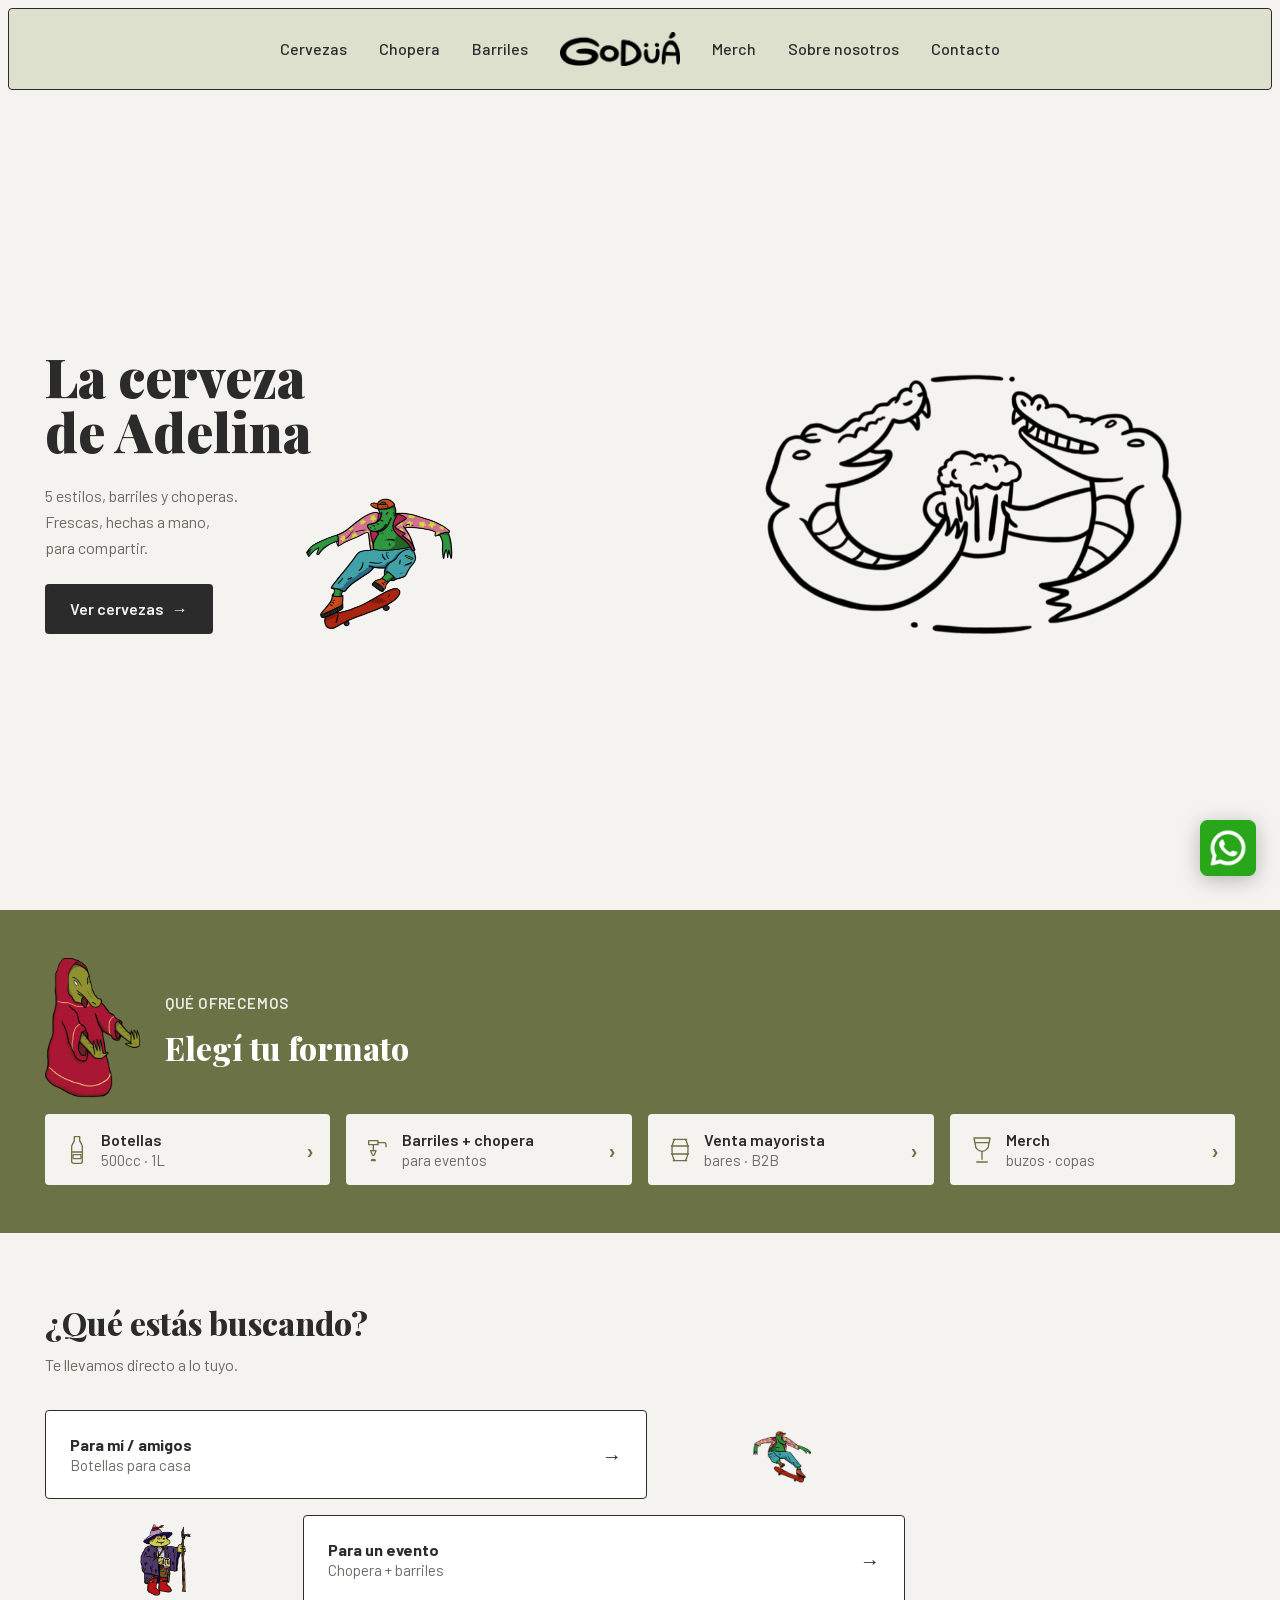
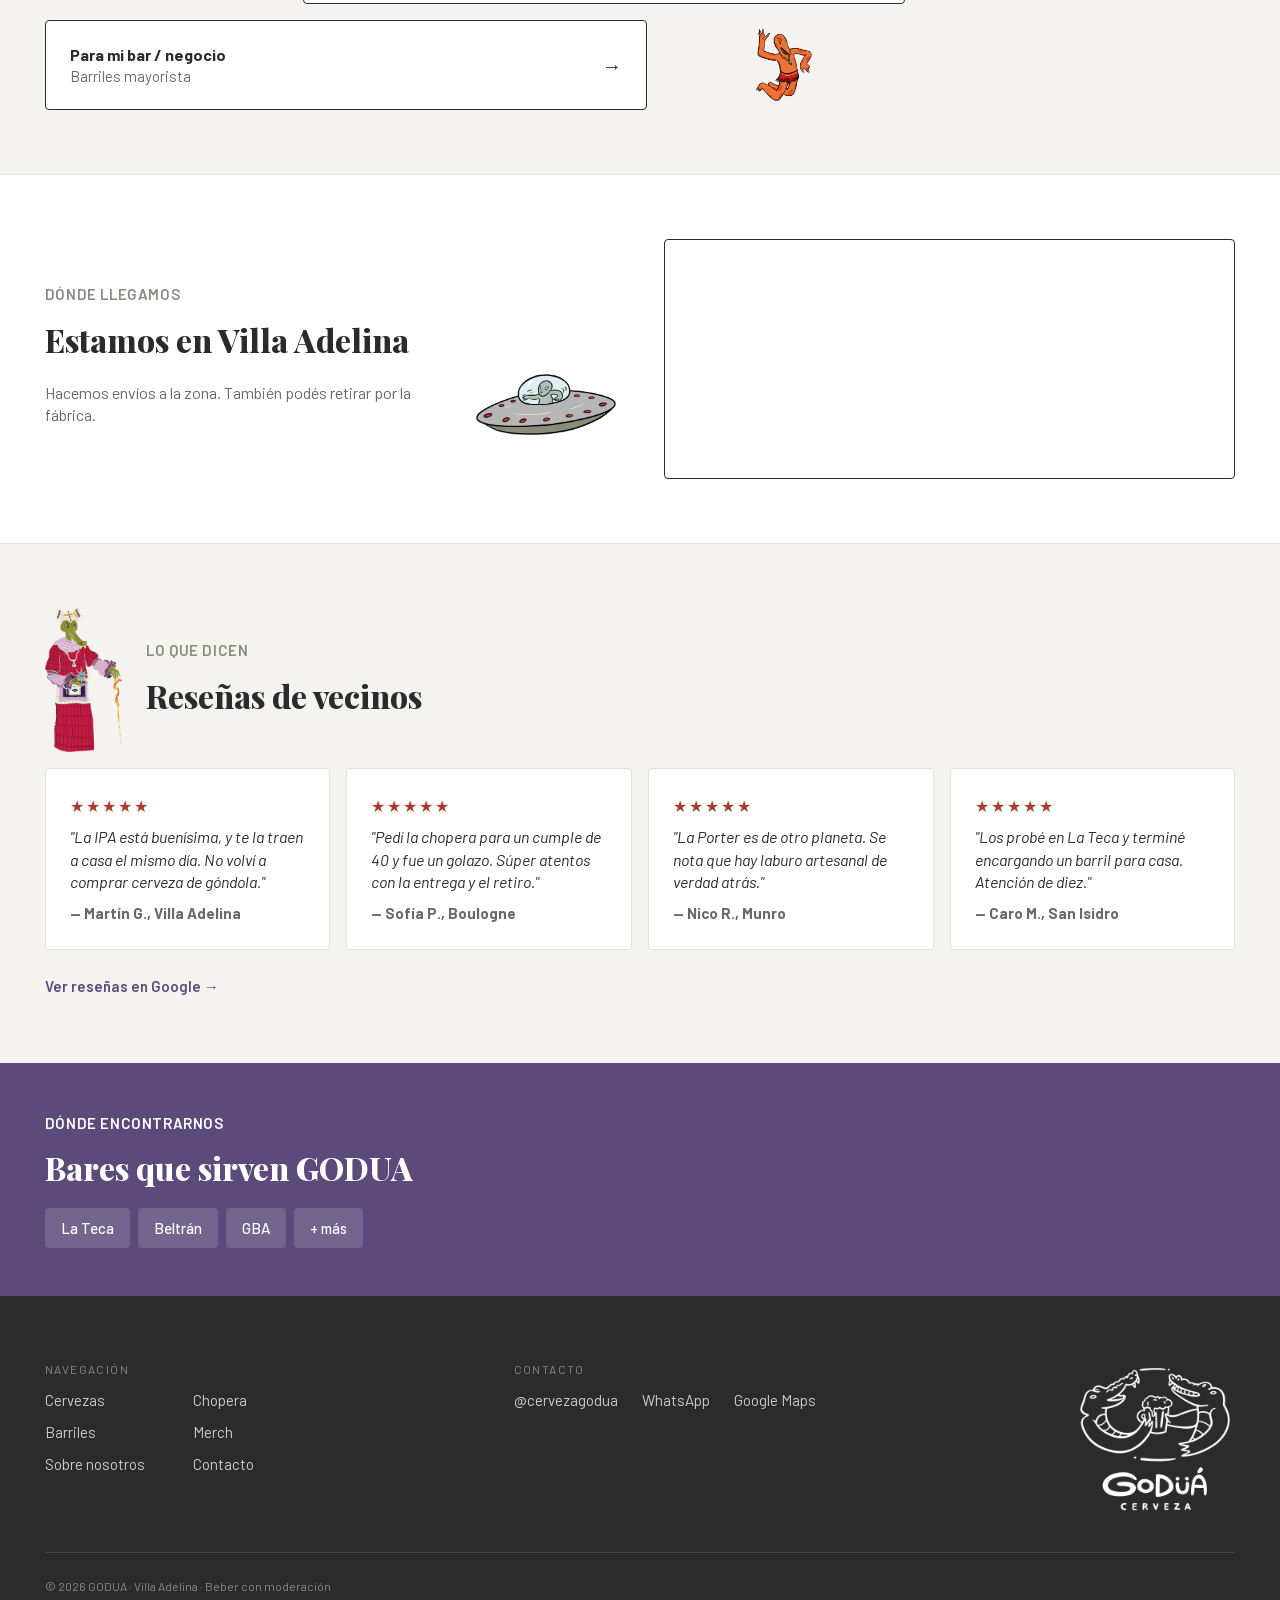
==== commit 9c8b4fac: "Header flotante con borde y radius 4px, footer contacto en fila, fix tamaños de título en home - Eli" ====
--- a/index.html
+++ b/index.html
@@ -29,7 +29,10 @@
       --font-display: 'Playfair Display', Georgia, serif;
       --font-body: 'Barlow', -apple-system, BlinkMacSystemFont, 'Segoe UI', 'Helvetica Neue', Roboto, sans-serif;
       --fs-h1: 38px;
+      --fs-h2: 28px;
       --fs-body: 16px;
+      --fs-small: 15px;
+      --fs-caption: 12px;
       --spacing-xs: 4px;
       --spacing-sm: 8px;
       --spacing-md: 16px;
@@ -48,6 +51,7 @@
     @media (min-width: 1024px) {
       :root {
         --fs-h1: 44px;
+        --fs-h2: 32px;
         --container-max: 100%;
         --margen-A-desktop: clamp(24px, 3.5vw, 64px);
       }
